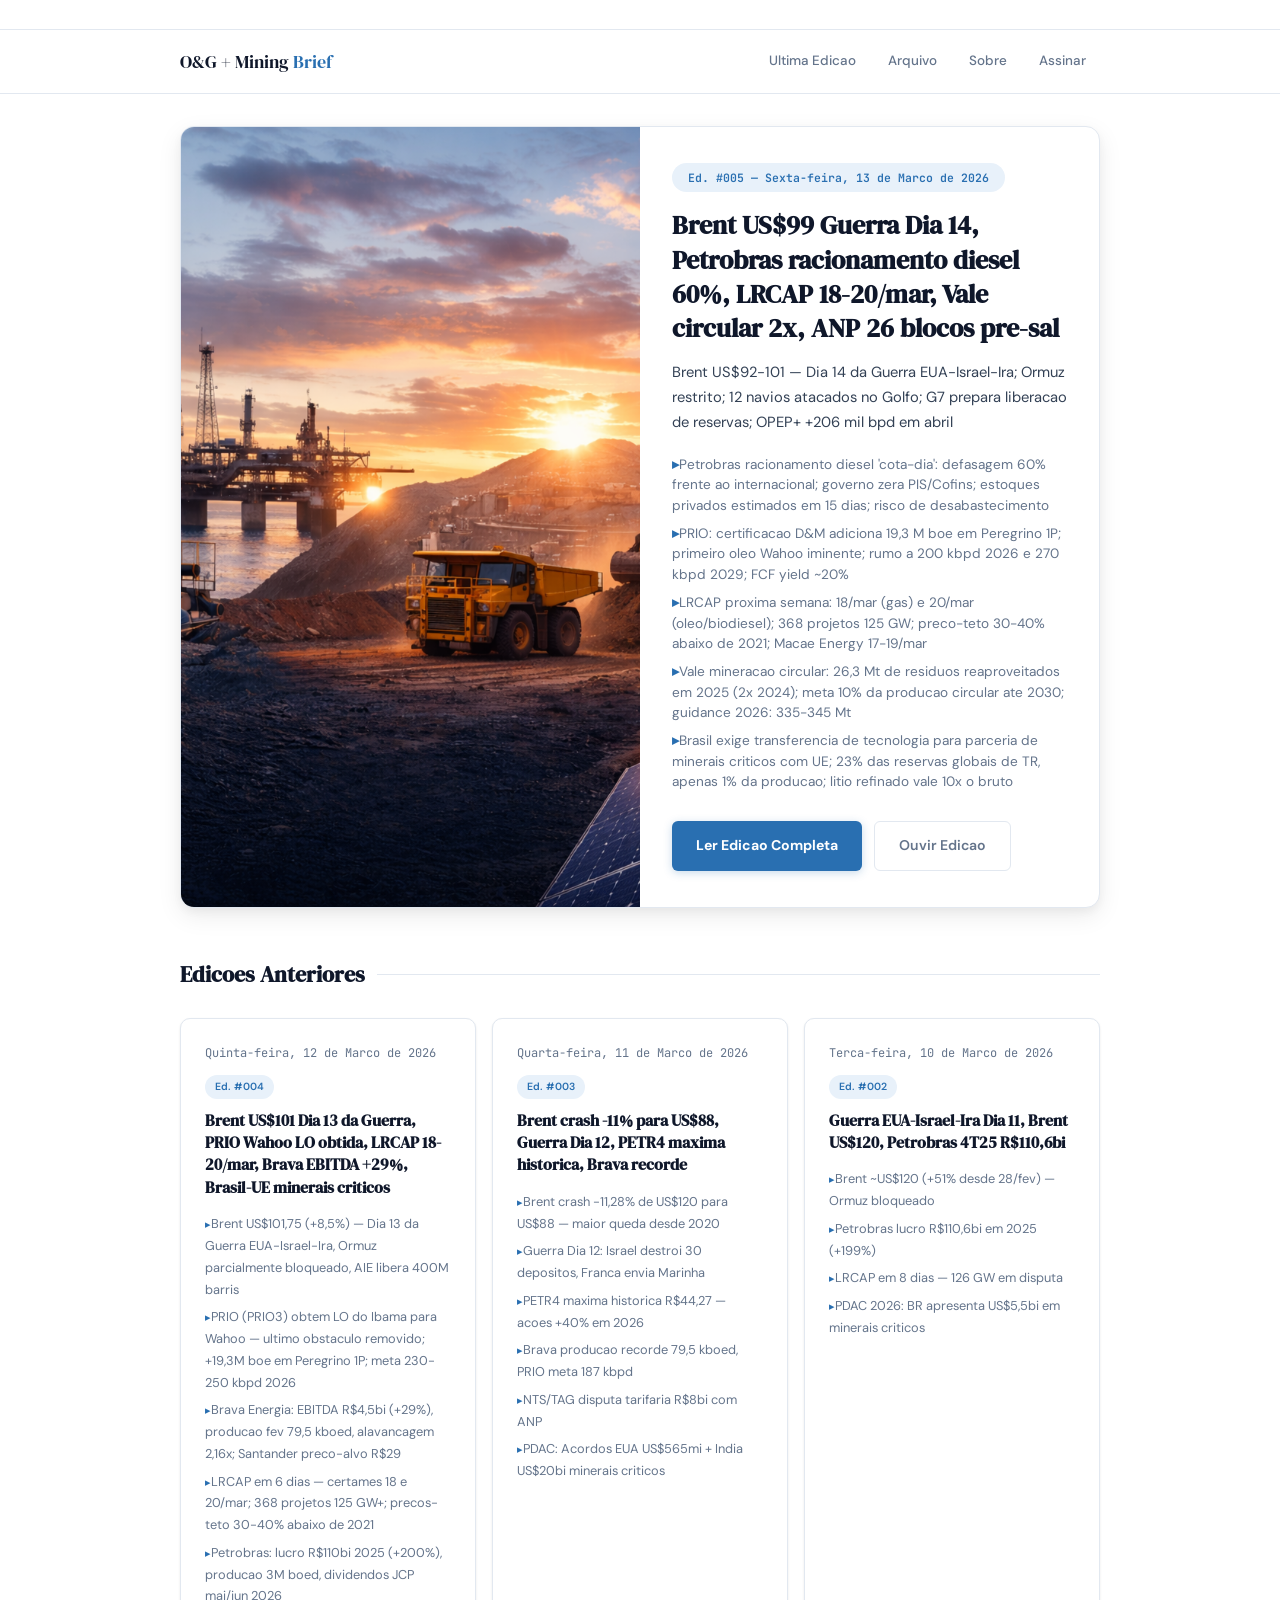
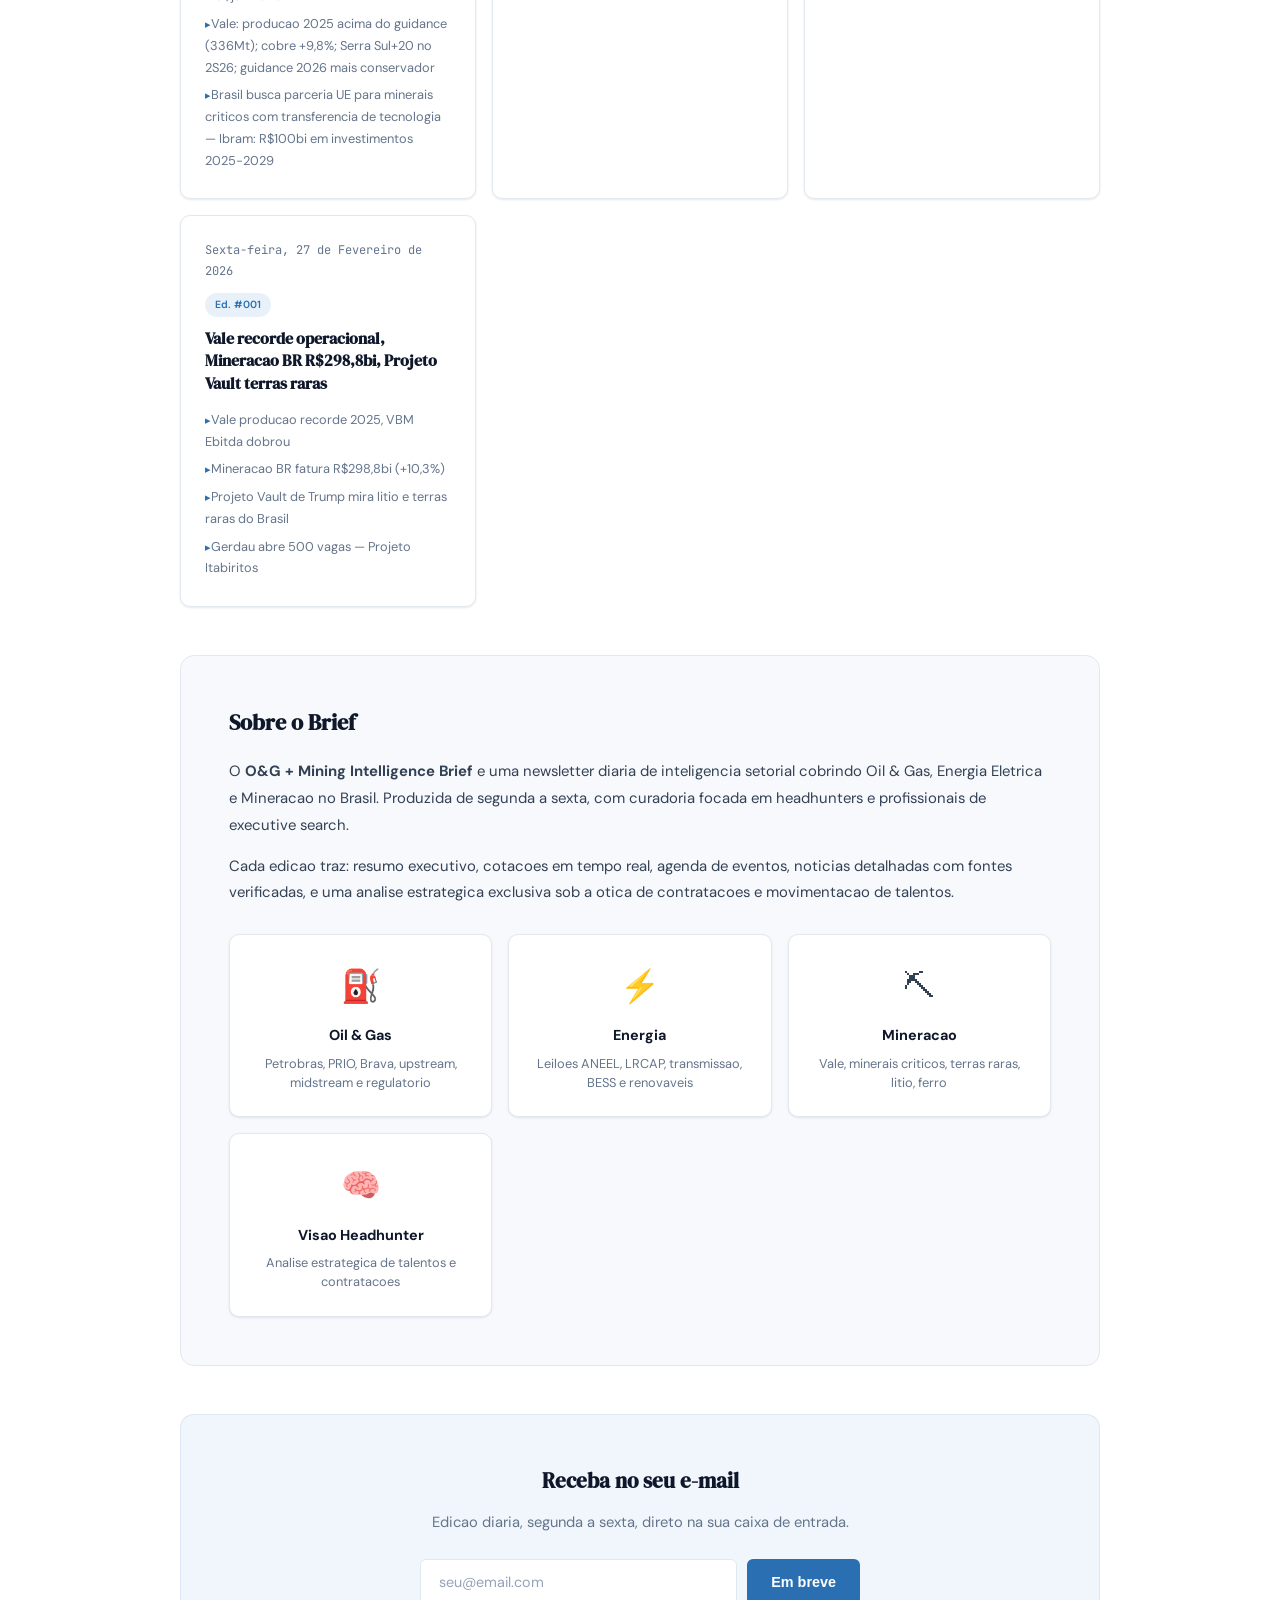
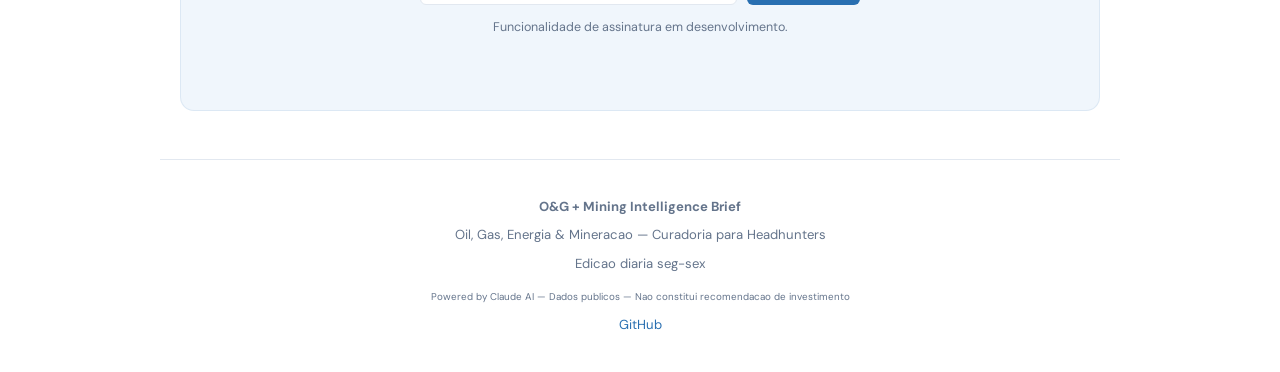
==== index.html @ f40698b4 "Ticker expandido: 17 ativos cobrindo O&G, mineracao e energia - Macro: USD/BRL, Brent, BTC, Ouro, Ib" ====
<!DOCTYPE html>
<html lang="pt-BR">
<head>
<meta charset="UTF-8">
<meta name="viewport" content="width=device-width, initial-scale=1.0">
<title>O&G + Mining Intelligence Brief — Oil, Gas, Energia & Mineracao</title>
<meta name="description" content="Newsletter diaria de inteligencia setorial em Oil & Gas, Energia e Mineracao do Brasil. Curadoria para headhunters e executivos.">
<meta property="og:title" content="O&G + Mining Intelligence Brief">
<meta property="og:description" content="Newsletter diaria de Oil, Gas, Energia e Mineracao do Brasil">
<meta property="og:type" content="website">
<meta property="og:url" content="https://csfilho25.github.io/newsletter-og/">
<meta name="twitter:card" content="summary_large_image">
<link rel="stylesheet" href="css/theme.css">
<link rel="stylesheet" href="css/portal.css">
</head>
<body>

<!-- TRADINGVIEW LIVE TICKER -->
<div class="live-ticker-bar">
  <div class="tradingview-widget-container">
    <div class="tradingview-widget-container__widget"></div>
    <script type="text/javascript" src="https://s3.tradingview.com/external-embedding/embed-widget-ticker-tape.js" async>
    {
      "symbols": [
        {"proName": "FX_IDC:USDBRL", "title": "USD/BRL"},
        {"proName": "TVC:UKOIL", "title": "Brent"},
        {"proName": "BITSTAMP:BTCUSD", "title": "BTC/USD"},
        {"proName": "TVC:GOLD", "title": "Ouro"},
        {"proName": "BMFBOVESPA:IBOV", "title": "Ibovespa"},
        {"proName": "BMFBOVESPA:PETR4", "title": "PETR4"},
        {"proName": "BMFBOVESPA:PRIO3", "title": "PRIO3"},
        {"proName": "BMFBOVESPA:BRAV3", "title": "BRAV3"},
        {"proName": "BMFBOVESPA:RECV3", "title": "RECV3"},
        {"proName": "BMFBOVESPA:ENEV3", "title": "ENEV3"},
        {"proName": "BMFBOVESPA:VALE3", "title": "VALE3"},
        {"proName": "BMFBOVESPA:CMIN3", "title": "CMIN3"},
        {"proName": "BMFBOVESPA:ELET3", "title": "ELET3"},
        {"proName": "BMFBOVESPA:TAEE11", "title": "TAEE11"},
        {"proName": "BMFBOVESPA:AESB3", "title": "AES Brasil"},
        {"proName": "COMEX:HG1!", "title": "Cobre"},
        {"proName": "NYMEX:NG1!", "title": "Gas Natural"}
      ],
      "showSymbolLogo": false,
      "isTransparent": false,
      "displayMode": "regular",
      "colorTheme": "light",
      "locale": "br"
    }
    </script>
  </div>
</div>

<!-- NAV -->
<nav class="portal-nav">
  <div class="portal-nav-inner">
    <a href="./" class="portal-logo">O&G + Mining <span>Brief</span></a>
    <div class="portal-nav-links">
      <a href="#ultima">Ultima Edicao</a>
      <a href="#arquivo">Arquivo</a>
      <a href="#sobre">Sobre</a>
      <a href="#assinar">Assinar</a>
    </div>
  </div>
</nav>

<!-- HERO: Featured Story -->
<section class="portal-hero" id="ultima">
  <div class="hero-featured" id="hero-card">
    <div class="hero-featured-image" id="hero-image">
      <img src="assets/hero-portal.png" alt="O&G + Mining Intelligence Brief" id="hero-img">
    </div>
    <div class="hero-featured-content">
      <div class="hero-badge" id="hero-badge">Carregando...</div>
      <h2 id="hero-title">O&G + Mining Intelligence Brief</h2>
      <p class="hero-excerpt" id="hero-excerpt">Carregando edicao mais recente...</p>
      <ul class="hero-highlights" id="hero-highlights">
        <li>Carregando...</li>
      </ul>
      <div class="hero-actions" id="hero-actions">
        <a href="#" class="btn-primary" id="hero-read-btn">Ler Edicao Completa</a>
        <a href="#" class="btn-secondary" id="hero-listen-btn">Ouvir Edicao</a>
      </div>
    </div>
  </div>
</section>

<!-- ARCHIVE -->
<section class="archive-section" id="arquivo">
  <h2>Edicoes Anteriores</h2>
  <div class="archive-grid" id="archive-grid">
    <div class="archive-empty">Carregando arquivo...</div>
  </div>
</section>

<!-- ABOUT -->
<section class="about-section" id="sobre">
  <div class="about-card">
    <h2>Sobre o Brief</h2>
    <p>O <strong>O&G + Mining Intelligence Brief</strong> e uma newsletter diaria de inteligencia setorial cobrindo Oil & Gas, Energia Eletrica e Mineracao no Brasil. Produzida de segunda a sexta, com curadoria focada em headhunters e profissionais de executive search.</p>
    <p>Cada edicao traz: resumo executivo, cotacoes em tempo real, agenda de eventos, noticias detalhadas com fontes verificadas, e uma analise estrategica exclusiva sob a otica de contratacoes e movimentacao de talentos.</p>
    <div class="about-features">
      <div class="about-feature">
        <div class="about-feature-icon">&#9981;</div>
        <h4>Oil & Gas</h4>
        <p>Petrobras, PRIO, Brava, upstream, midstream e regulatorio</p>
      </div>
      <div class="about-feature">
        <div class="about-feature-icon">&#9889;</div>
        <h4>Energia</h4>
        <p>Leiloes ANEEL, LRCAP, transmissao, BESS e renovaveis</p>
      </div>
      <div class="about-feature">
        <div class="about-feature-icon">&#9935;</div>
        <h4>Mineracao</h4>
        <p>Vale, minerais criticos, terras raras, litio, ferro</p>
      </div>
      <div class="about-feature">
        <div class="about-feature-icon">&#129504;</div>
        <h4>Visao Headhunter</h4>
        <p>Analise estrategica de talentos e contratacoes</p>
      </div>
    </div>
  </div>
</section>

<!-- SUBSCRIBE -->
<section class="subscribe-section" id="assinar">
  <div class="subscribe-card">
    <h2>Receba no seu e-mail</h2>
    <p>Edicao diaria, segunda a sexta, direto na sua caixa de entrada.</p>
    <div class="subscribe-form">
      <input type="email" id="subscribe-email" placeholder="seu@email.com" disabled>
      <button type="button" disabled title="Em breve">Em breve</button>
    </div>
    <p style="font-size:0.78em; color:var(--text-dim); margin-top:12px;">Funcionalidade de assinatura em desenvolvimento.</p>
  </div>
</section>

<!-- FOOTER -->
<footer class="portal-footer">
  <p><strong>O&G + Mining Intelligence Brief</strong></p>
  <p style="margin-top:6px;">Oil, Gas, Energia & Mineracao — Curadoria para Headhunters</p>
  <p style="margin-top:6px;">Edicao diaria seg-sex</p>
  <p style="margin-top:14px; font-size:0.75em;">Powered by Claude AI — Dados publicos — Nao constitui recomendacao de investimento</p>
  <p style="margin-top:8px;"><a href="https://github.com/csfilho25/newsletter-og" target="_blank">GitHub</a></p>
</footer>

<script src="js/portal.js"></script>
</body>
</html>
---- css/theme.css ----
/* O&G + Mining Intelligence Brief — Theme */
/* Clean light theme inspired by Ocean Talent Solutions */

@import url('https://fonts.googleapis.com/css2?family=DM+Serif+Display&family=DM+Sans:wght@400;500;600;700&family=JetBrains+Mono:wght@400;500&display=swap');

:root {
  /* Ocean blue palette */
  --blue: #296FB1;
  --blue-light: #359CEF;
  --blue-dark: #1d5a94;
  --blue-deep: #0f3d6b;
  --blue-pale: #e8f1fa;
  --blue-mist: #f0f6fc;

  /* Backgrounds */
  --bg: #ffffff;
  --bg-alt: #f7f9fc;
  --bg-section: #f1f5f9;

  /* Cards */
  --card: #ffffff;
  --card-hover: #fafbfd;

  /* Borders */
  --border: #e2e8f0;
  --border-hover: #cbd5e1;

  /* Text */
  --text: #334155;
  --text-dim: #64748b;
  --text-bright: #0f172a;
  --text-muted: #94a3b8;

  /* Sector accents */
  --oil: #296FB1;
  --mining: #b45309;
  --energy: #047857;

  /* Status */
  --up: #047857;
  --down: #dc2626;
  --accent-red: #dc2626;

  /* Shadows */
  --shadow-sm: 0 1px 3px rgba(0,0,0,0.06), 0 1px 2px rgba(0,0,0,0.04);
  --shadow-md: 0 4px 12px rgba(0,0,0,0.06), 0 2px 4px rgba(0,0,0,0.04);
  --shadow-lg: 0 8px 24px rgba(0,0,0,0.08), 0 4px 8px rgba(0,0,0,0.04);

  /* Radius */
  --radius-sm: 6px;
  --radius-md: 10px;
  --radius-lg: 14px;
  --radius-xl: 20px;
}

* { margin: 0; padding: 0; box-sizing: border-box; }
html { scroll-behavior: smooth; -webkit-text-size-adjust: 100%; }

body {
  background: var(--bg);
  color: var(--text);
  font-family: 'DM Sans', sans-serif;
  line-height: 1.7;
  -webkit-font-smoothing: antialiased;
  -moz-osx-font-smoothing: grayscale;
}

.container {
  max-width: 860px;
  margin: 0 auto;
  padding: 24px 20px;
}

a { color: var(--blue); text-decoration: none; transition: color 0.2s; }
a:hover { color: var(--blue-dark); }

/* Direction indicators */
.up { color: var(--up); font-weight: 600; }
.down { color: var(--down); font-weight: 600; }
.neutral { color: var(--text-dim); }

::selection {
  background: rgba(41,111,177,0.15);
  color: var(--text-bright);
}

/* Base responsive */
@media (max-width: 768px) {
  .container { padding: 16px 14px; }
}

@media (max-width: 480px) {
  .container { padding: 14px 10px; }
  body { font-size: 15px; }
}
---- css/portal.css ----
/* O&G + Mining Intelligence Brief — Portal Styles */
/* Inspired by The Peak — clean, professional */

/* Live Ticker Bar — zoom 0.65 scrolling tape */
.live-ticker-bar {
  width: 100%;
  border-bottom: 1px solid var(--border);
  overflow: hidden;
  height: 30px;
}
.live-ticker-bar .tradingview-widget-container {
  zoom: 0.65;
}

/* Navigation */
.portal-nav {
  position: sticky;
  top: 0;
  z-index: 100;
  background: rgba(255,255,255,0.95);
  backdrop-filter: blur(12px);
  -webkit-backdrop-filter: blur(12px);
  border-bottom: 1px solid var(--border);
  padding: 14px 0;
}
.portal-nav-inner {
  max-width: 960px;
  margin: 0 auto;
  padding: 0 20px;
  display: flex;
  align-items: center;
  justify-content: space-between;
  gap: 16px;
}
.portal-logo {
  font-family: 'DM Serif Display', serif;
  font-size: 1.15em;
  color: var(--text-bright);
  text-decoration: none;
  white-space: nowrap;
}
.portal-logo span { color: var(--blue); }
.portal-logo:hover { text-decoration: none; }
.portal-nav-links {
  display: flex;
  gap: 4px;
  align-items: center;
  flex-wrap: wrap;
}
.portal-nav-links a {
  color: var(--text-dim);
  font-size: 0.84em;
  font-weight: 500;
  text-decoration: none;
  padding: 6px 14px;
  border-radius: var(--radius-xl);
  transition: all 0.2s;
}
.portal-nav-links a:hover {
  color: var(--blue);
  background: var(--blue-pale);
  text-decoration: none;
}

/* Hero Featured — Big image + content side by side */
.portal-hero {
  max-width: 960px;
  margin: 32px auto 48px;
  padding: 0 20px;
}
.hero-featured {
  display: grid;
  grid-template-columns: 1fr 1fr;
  gap: 0;
  border-radius: var(--radius-lg);
  overflow: hidden;
  box-shadow: var(--shadow-lg);
  border: 1px solid var(--border);
  background: var(--card);
}
.hero-featured-image {
  position: relative;
  overflow: hidden;
  min-height: 380px;
}
.hero-featured-image img {
  width: 100%;
  height: 100%;
  object-fit: cover;
}
.hero-featured-content {
  padding: 36px 32px;
  display: flex;
  flex-direction: column;
  justify-content: center;
}
.hero-badge {
  display: inline-block;
  font-family: 'JetBrains Mono', monospace;
  font-size: 0.72em;
  padding: 5px 16px;
  background: var(--blue-pale);
  color: var(--blue);
  border-radius: var(--radius-xl);
  font-weight: 600;
  margin-bottom: 16px;
  align-self: flex-start;
}
.hero-featured-content h2 {
  font-family: 'DM Serif Display', serif;
  font-size: 1.65em;
  color: var(--text-bright);
  margin-bottom: 14px;
  line-height: 1.3;
}
.hero-excerpt {
  font-size: 0.92em;
  color: var(--text);
  line-height: 1.7;
  margin-bottom: 16px;
}
.hero-highlights {
  list-style: none;
  margin-bottom: 24px;
}
.hero-highlights li {
  padding: 4px 0;
  font-size: 0.85em;
  color: var(--text-dim);
  line-height: 1.5;
}
.hero-highlights li::before {
  content: '\25B8 ';
  color: var(--blue);
  font-weight: bold;
}
.hero-actions {
  display: flex;
  gap: 12px;
  flex-wrap: wrap;
}
.btn-primary {
  display: inline-flex;
  align-items: center;
  gap: 8px;
  padding: 12px 24px;
  background: var(--blue);
  color: #ffffff;
  border-radius: var(--radius-sm);
  font-weight: 700;
  font-size: 0.88em;
  text-decoration: none;
  transition: all 0.2s;
  box-shadow: 0 2px 8px rgba(41,111,177,0.25);
}
.btn-primary:hover {
  transform: translateY(-1px);
  box-shadow: 0 4px 16px rgba(41,111,177,0.35);
  text-decoration: none;
  color: #ffffff;
  background: var(--blue-dark);
}
.btn-secondary {
  display: inline-flex;
  align-items: center;
  gap: 8px;
  padding: 12px 24px;
  background: transparent;
  border: 1px solid var(--border);
  color: var(--text-dim);
  border-radius: var(--radius-sm);
  font-weight: 600;
  font-size: 0.88em;
  text-decoration: none;
  transition: all 0.2s;
}
.btn-secondary:hover {
  background: var(--bg-alt);
  border-color: var(--blue-light);
  color: var(--blue);
  text-decoration: none;
}

/* Archive Section */
.archive-section {
  max-width: 960px;
  margin: 0 auto 48px;
  padding: 0 20px;
}
.archive-section h2 {
  font-family: 'DM Serif Display', serif;
  font-size: 1.4em;
  color: var(--text-bright);
  margin-bottom: 24px;
  display: flex;
  align-items: center;
  gap: 12px;
}
.archive-section h2::after {
  content: '';
  flex: 1;
  height: 1px;
  background: var(--border);
}
.archive-grid {
  display: grid;
  grid-template-columns: repeat(auto-fill, minmax(280px, 1fr));
  gap: 16px;
}
.archive-card {
  background: var(--card);
  border: 1px solid var(--border);
  border-radius: var(--radius-md);
  padding: 24px;
  text-decoration: none;
  transition: all 0.2s;
  display: block;
  box-shadow: var(--shadow-sm);
}
.archive-card:hover {
  border-color: var(--blue-light);
  transform: translateY(-2px);
  box-shadow: var(--shadow-md);
  text-decoration: none;
}
.archive-card-date {
  font-family: 'JetBrains Mono', monospace;
  font-size: 0.75em;
  color: var(--text-dim);
  margin-bottom: 8px;
}
.archive-card-edition {
  font-size: 0.65em;
  padding: 3px 10px;
  background: var(--blue-pale);
  color: var(--blue);
  border-radius: var(--radius-xl);
  display: inline-block;
  margin-bottom: 10px;
  font-weight: 600;
}
.archive-card h3 {
  font-family: 'DM Serif Display', serif;
  font-size: 1em;
  color: var(--text-bright);
  margin-bottom: 12px;
  line-height: 1.4;
}
.archive-card-highlights {
  list-style: none;
  font-size: 0.8em;
  color: var(--text-dim);
}
.archive-card-highlights li { padding: 3px 0; }
.archive-card-highlights li::before {
  content: '\25B8 ';
  color: var(--blue);
  font-size: 0.85em;
}

/* About Section */
.about-section {
  max-width: 960px;
  margin: 0 auto 48px;
  padding: 0 20px;
}
.about-card {
  background: var(--bg-alt);
  border: 1px solid var(--border);
  border-radius: var(--radius-lg);
  padding: 48px;
}
.about-card h2 {
  font-family: 'DM Serif Display', serif;
  font-size: 1.4em;
  color: var(--text-bright);
  margin-bottom: 16px;
}
.about-card p {
  color: var(--text);
  font-size: 0.93em;
  line-height: 1.8;
  margin-bottom: 14px;
}
.about-features {
  display: grid;
  grid-template-columns: repeat(auto-fit, minmax(200px, 1fr));
  gap: 16px;
  margin-top: 28px;
}
.about-feature {
  padding: 24px 20px;
  background: var(--card);
  border-radius: var(--radius-md);
  text-align: center;
  border: 1px solid var(--border);
  box-shadow: var(--shadow-sm);
  transition: all 0.2s;
}
.about-feature:hover {
  transform: translateY(-2px);
  box-shadow: var(--shadow-md);
}
.about-feature-icon { font-size: 2em; margin-bottom: 10px; }
.about-feature h4 { color: var(--text-bright); font-size: 0.9em; margin-bottom: 6px; }
.about-feature p { font-size: 0.8em; color: var(--text-dim); margin: 0; line-height: 1.5; }

/* Subscribe Section */
.subscribe-section {
  max-width: 960px;
  margin: 0 auto 48px;
  padding: 0 20px;
}
.subscribe-card {
  background: var(--blue-mist);
  border: 1px solid rgba(41,111,177,0.1);
  border-radius: var(--radius-lg);
  padding: 48px;
  text-align: center;
}
.subscribe-card h2 {
  font-family: 'DM Serif Display', serif;
  font-size: 1.3em;
  color: var(--text-bright);
  margin-bottom: 12px;
}
.subscribe-card p {
  color: var(--text-dim);
  font-size: 0.92em;
  margin-bottom: 24px;
}
.subscribe-form {
  display: flex;
  gap: 10px;
  max-width: 440px;
  margin: 0 auto;
}
.subscribe-form input {
  flex: 1;
  padding: 13px 18px;
  border-radius: var(--radius-sm);
  border: 1px solid var(--border);
  background: var(--card);
  color: var(--text);
  font-family: 'DM Sans', sans-serif;
  font-size: 0.9em;
}
.subscribe-form input:focus {
  outline: none;
  border-color: var(--blue);
  box-shadow: 0 0 0 3px rgba(41,111,177,0.1);
}
.subscribe-form input::placeholder { color: var(--text-muted); }
.subscribe-form button {
  padding: 13px 24px;
  background: var(--blue);
  color: #ffffff;
  border: none;
  border-radius: var(--radius-sm);
  font-weight: 700;
  font-size: 0.9em;
  cursor: pointer;
  transition: all 0.2s;
  white-space: nowrap;
}
.subscribe-form button:hover { background: var(--blue-dark); }

/* Portal Footer */
.portal-footer {
  max-width: 960px;
  margin: 0 auto;
  padding: 36px 20px;
  border-top: 1px solid var(--border);
  text-align: center;
  font-size: 0.82em;
  color: var(--text-dim);
}
.portal-footer a { color: var(--blue); }

/* Empty state */
.archive-empty {
  text-align: center;
  padding: 48px;
  color: var(--text-dim);
  font-size: 0.9em;
  grid-column: 1 / -1;
}

/* Responsive */
@media (max-width: 768px) {
  .hero-featured { grid-template-columns: 1fr; }
  .hero-featured-image { min-height: 220px; }
  .hero-featured-content { padding: 28px 24px; }
  .hero-featured-content h2 { font-size: 1.4em; }
  .about-card { padding: 32px 24px; }
  .subscribe-card { padding: 32px 24px; }
  .subscribe-form { flex-direction: column; }
  .portal-nav-links { gap: 2px; }
  .portal-nav-links a { padding: 6px 10px; font-size: 0.78em; }
  .live-ticker-bar .tradingview-widget-container { zoom: 0.65; }
}

@media (max-width: 480px) {
  .hero-featured-content { padding: 24px 20px; }
  .hero-featured-content h2 { font-size: 1.2em; }
  .hero-featured-image { min-height: 180px; }
  .hero-actions { flex-direction: column; }
  .btn-primary, .btn-secondary { justify-content: center; }
  .archive-grid { grid-template-columns: 1fr; }
  .about-features { grid-template-columns: 1fr; }
  .portal-nav-inner { flex-direction: column; gap: 8px; }
  .portal-nav-links { justify-content: center; }
}
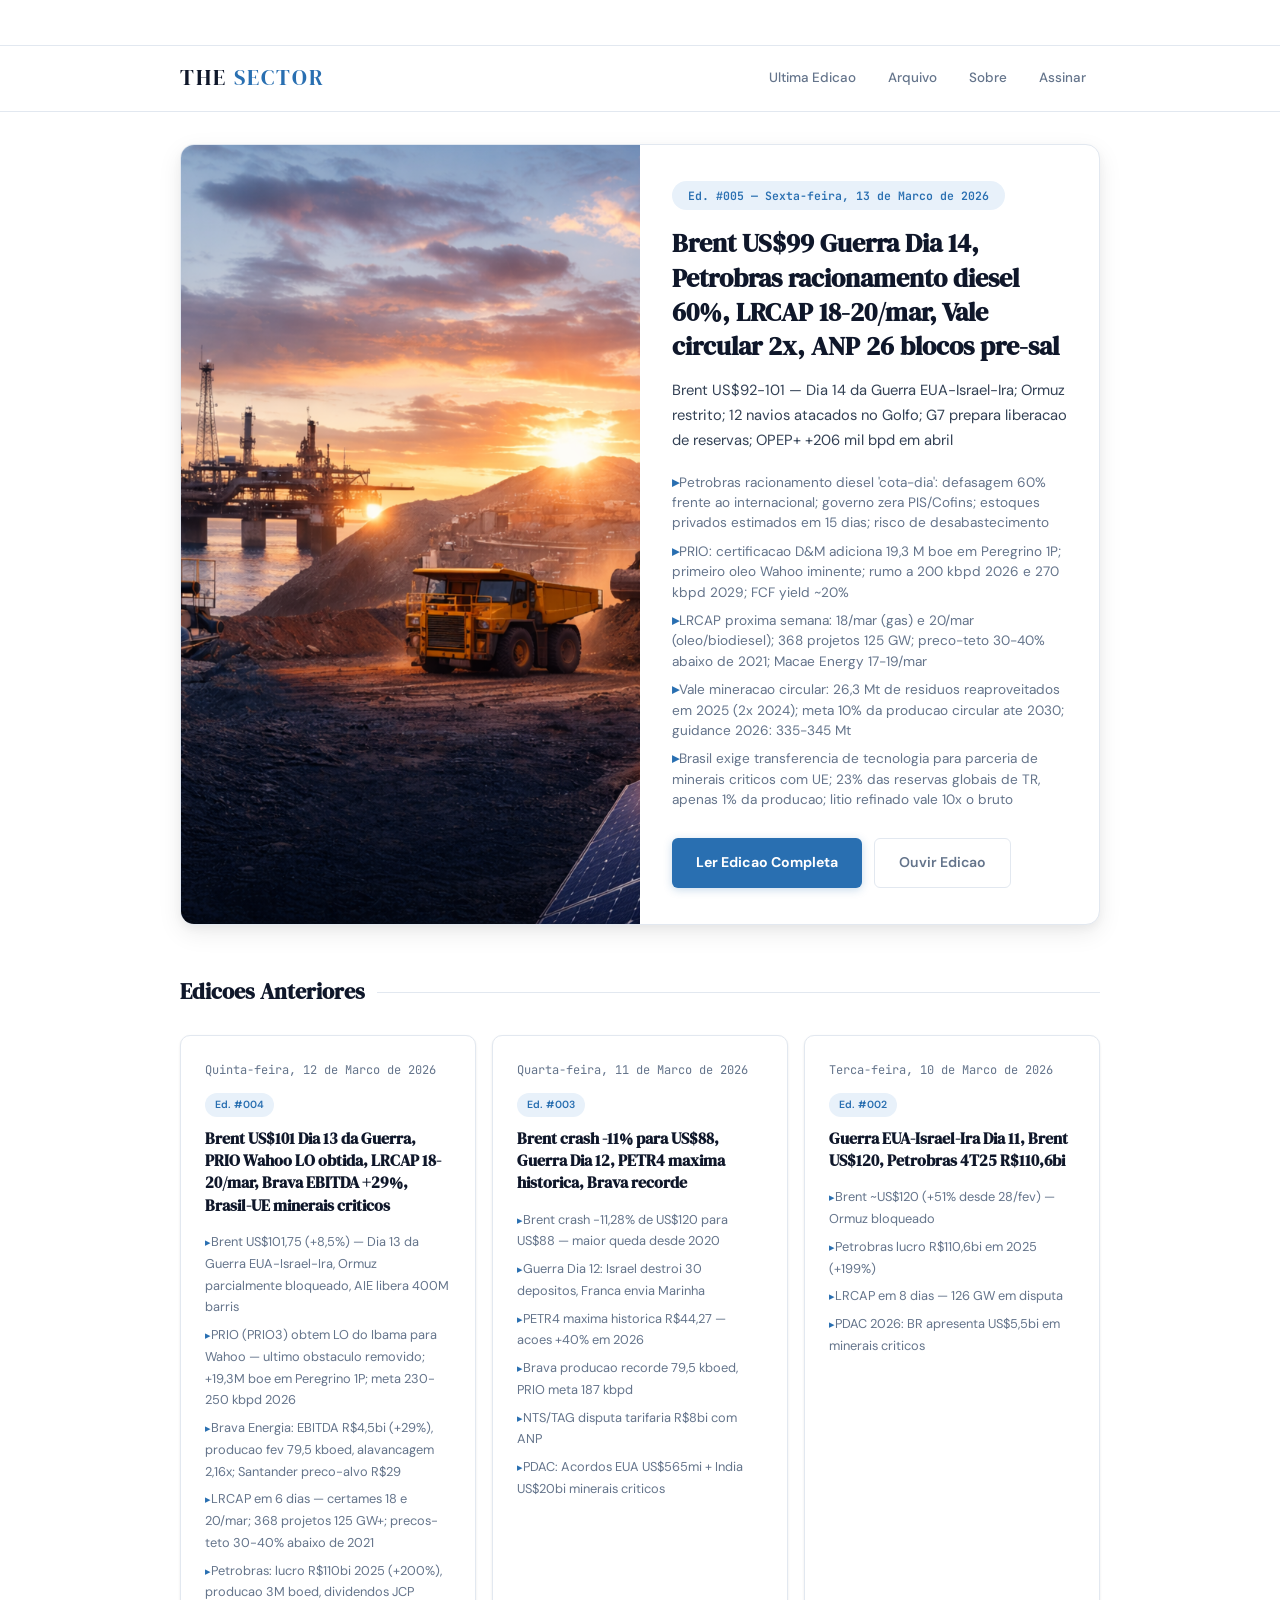
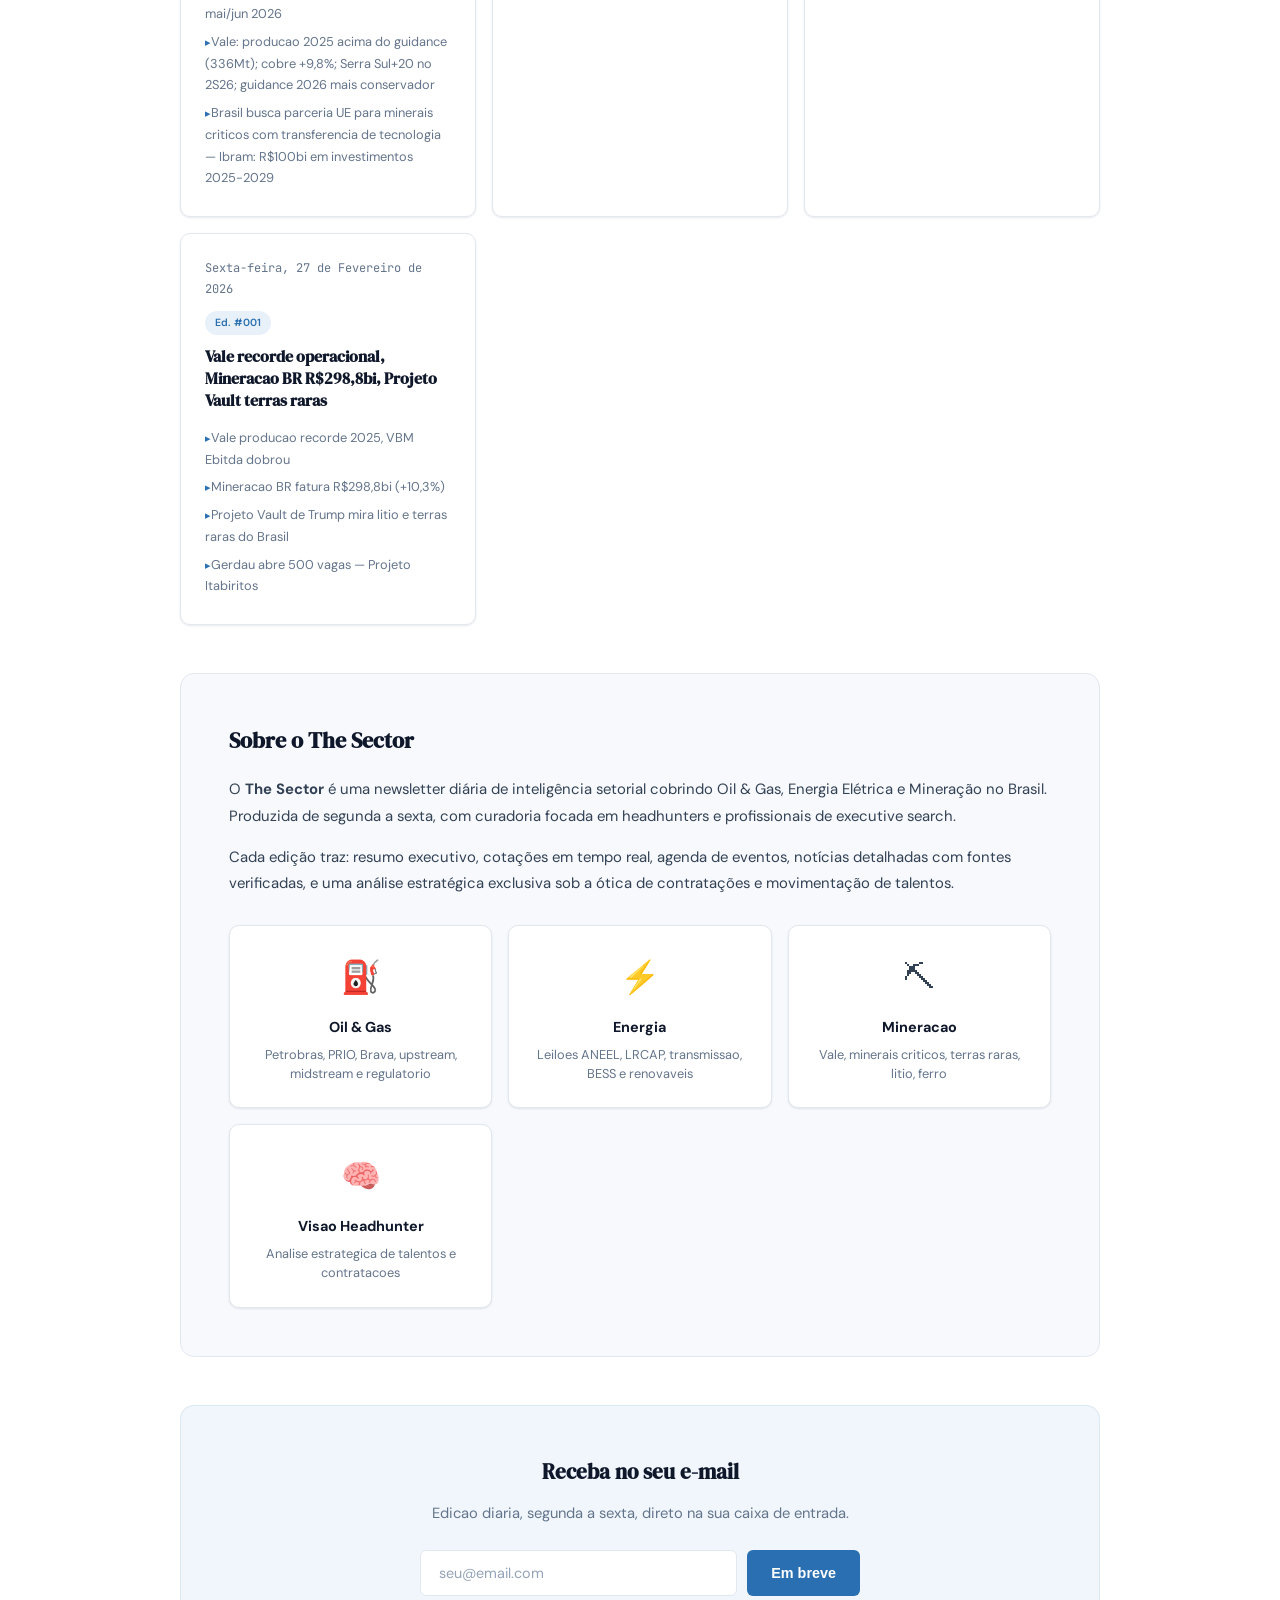
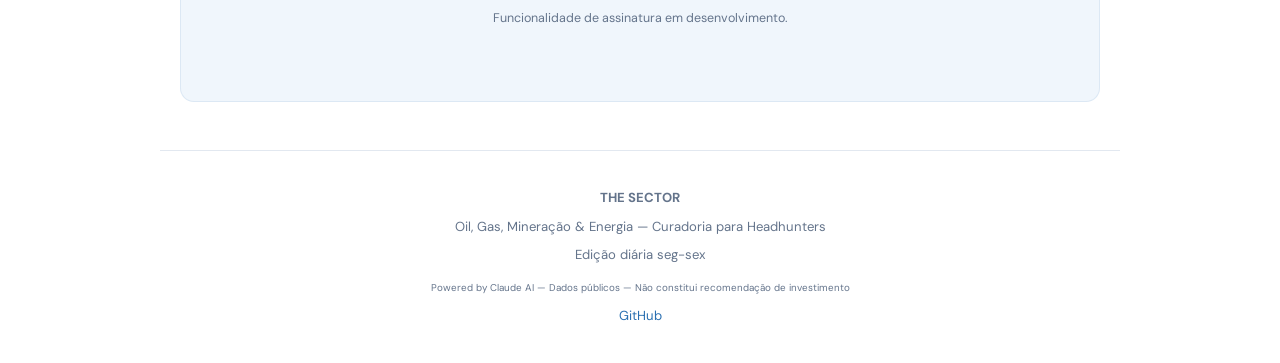
==== commit e054b9e1: "Rebrand to THE SECTOR — impactful header with letter-spacing Updated branding from "O&G + Mining Int" ====
--- a/index.html
+++ b/index.html
@@ -3,10 +3,10 @@
 <head>
 <meta charset="UTF-8">
 <meta name="viewport" content="width=device-width, initial-scale=1.0">
-<title>O&G + Mining Intelligence Brief — Oil, Gas, Energia & Mineracao</title>
-<meta name="description" content="Newsletter diaria de inteligencia setorial em Oil & Gas, Energia e Mineracao do Brasil. Curadoria para headhunters e executivos.">
-<meta property="og:title" content="O&G + Mining Intelligence Brief">
-<meta property="og:description" content="Newsletter diaria de Oil, Gas, Energia e Mineracao do Brasil">
+<title>The Sector — Oil, Gas, Mineração & Energia</title>
+<meta name="description" content="Newsletter diária de inteligência setorial em Oil & Gas, Energia e Mineração do Brasil. Curadoria para headhunters e executivos.">
+<meta property="og:title" content="The Sector — Oil, Gas, Mineração & Energia">
+<meta property="og:description" content="Newsletter diária de Oil, Gas, Energia e Mineração do Brasil">
 <meta property="og:type" content="website">
 <meta property="og:url" content="https://csfilho25.github.io/newsletter-og/">
 <meta name="twitter:card" content="summary_large_image">
@@ -53,7 +53,7 @@
 <!-- NAV -->
 <nav class="portal-nav">
   <div class="portal-nav-inner">
-    <a href="./" class="portal-logo">O&G + Mining <span>Brief</span></a>
+    <a href="./" class="portal-logo">The <span>Sector</span></a>
     <div class="portal-nav-links">
       <a href="#ultima">Ultima Edicao</a>
       <a href="#arquivo">Arquivo</a>
@@ -67,11 +67,11 @@
 <section class="portal-hero" id="ultima">
   <div class="hero-featured" id="hero-card">
     <div class="hero-featured-image" id="hero-image">
-      <img src="assets/hero-portal.png" alt="O&G + Mining Intelligence Brief" id="hero-img">
+      <img src="assets/hero-portal.png" alt="The Sector — Oil, Gas, Mineração & Energia" id="hero-img">
     </div>
     <div class="hero-featured-content">
       <div class="hero-badge" id="hero-badge">Carregando...</div>
-      <h2 id="hero-title">O&G + Mining Intelligence Brief</h2>
+      <h2 id="hero-title">The Sector</h2>
       <p class="hero-excerpt" id="hero-excerpt">Carregando edicao mais recente...</p>
       <ul class="hero-highlights" id="hero-highlights">
         <li>Carregando...</li>
@@ -95,9 +95,9 @@
 <!-- ABOUT -->
 <section class="about-section" id="sobre">
   <div class="about-card">
-    <h2>Sobre o Brief</h2>
-    <p>O <strong>O&G + Mining Intelligence Brief</strong> e uma newsletter diaria de inteligencia setorial cobrindo Oil & Gas, Energia Eletrica e Mineracao no Brasil. Produzida de segunda a sexta, com curadoria focada em headhunters e profissionais de executive search.</p>
-    <p>Cada edicao traz: resumo executivo, cotacoes em tempo real, agenda de eventos, noticias detalhadas com fontes verificadas, e uma analise estrategica exclusiva sob a otica de contratacoes e movimentacao de talentos.</p>
+    <h2>Sobre o The Sector</h2>
+    <p>O <strong>The Sector</strong> é uma newsletter diária de inteligência setorial cobrindo Oil & Gas, Energia Elétrica e Mineração no Brasil. Produzida de segunda a sexta, com curadoria focada em headhunters e profissionais de executive search.</p>
+    <p>Cada edição traz: resumo executivo, cotações em tempo real, agenda de eventos, notícias detalhadas com fontes verificadas, e uma análise estratégica exclusiva sob a ótica de contratações e movimentação de talentos.</p>
     <div class="about-features">
       <div class="about-feature">
         <div class="about-feature-icon">&#9981;</div>
@@ -138,10 +138,10 @@
 
 <!-- FOOTER -->
 <footer class="portal-footer">
-  <p><strong>O&G + Mining Intelligence Brief</strong></p>
-  <p style="margin-top:6px;">Oil, Gas, Energia & Mineracao — Curadoria para Headhunters</p>
-  <p style="margin-top:6px;">Edicao diaria seg-sex</p>
-  <p style="margin-top:14px; font-size:0.75em;">Powered by Claude AI — Dados publicos — Nao constitui recomendacao de investimento</p>
+  <p><strong>THE SECTOR</strong></p>
+  <p style="margin-top:6px;">Oil, Gas, Mineração & Energia — Curadoria para Headhunters</p>
+  <p style="margin-top:6px;">Edição diária seg-sex</p>
+  <p style="margin-top:14px; font-size:0.75em;">Powered by Claude AI — Dados públicos — Não constitui recomendação de investimento</p>
   <p style="margin-top:8px;"><a href="https://github.com/csfilho25/newsletter-og" target="_blank">GitHub</a></p>
 </footer>
 
--- a/css/theme.css
+++ b/css/theme.css
@@ -1,4 +1,4 @@
-/* O&G + Mining Intelligence Brief — Theme */
+/* The Sector — Theme */
 /* Clean light theme inspired by Ocean Talent Solutions */
 
 @import url('https://fonts.googleapis.com/css2?family=DM+Serif+Display&family=DM+Sans:wght@400;500;600;700&family=JetBrains+Mono:wght@400;500&display=swap');
--- a/css/portal.css
+++ b/css/portal.css
@@ -1,15 +1,28 @@
-/* O&G + Mining Intelligence Brief — Portal Styles */
+/* The Sector — Portal Styles */
 /* Inspired by The Peak — clean, professional */
 
-/* Live Ticker Bar — zoom 0.65 scrolling tape */
+/* Live Ticker Bar — scrolling tape with CSS animation */
 .live-ticker-bar {
   width: 100%;
   border-bottom: 1px solid var(--border);
   overflow: hidden;
-  height: 30px;
+  height: 46px;
 }
 .live-ticker-bar .tradingview-widget-container {
-  zoom: 0.65;
+  width: 250% !important;
+  height: 46px !important;
+  animation: ticker-scroll 50s linear infinite;
+}
+.live-ticker-bar .tradingview-widget-container:hover {
+  animation-play-state: paused;
+}
+.live-ticker-bar iframe {
+  width: 100% !important;
+  height: 46px !important;
+}
+@keyframes ticker-scroll {
+  0% { transform: translateX(0); }
+  100% { transform: translateX(-60%); }
 }
 
 /* Navigation */
@@ -34,10 +47,12 @@
 }
 .portal-logo {
   font-family: 'DM Serif Display', serif;
-  font-size: 1.15em;
+  font-size: 1.35em;
   color: var(--text-bright);
   text-decoration: none;
   white-space: nowrap;
+  letter-spacing: 2px;
+  text-transform: uppercase;
 }
 .portal-logo span { color: var(--blue); }
 .portal-logo:hover { text-decoration: none; }
@@ -397,7 +412,8 @@
   .subscribe-form { flex-direction: column; }
   .portal-nav-links { gap: 2px; }
   .portal-nav-links a { padding: 6px 10px; font-size: 0.78em; }
-  .live-ticker-bar .tradingview-widget-container { zoom: 0.65; }
+  .live-ticker-bar { height: 32px; }
+  .live-ticker-bar .tradingview-widget-container { zoom: 0.65; width: 350%; }
 }
 
 @media (max-width: 480px) {
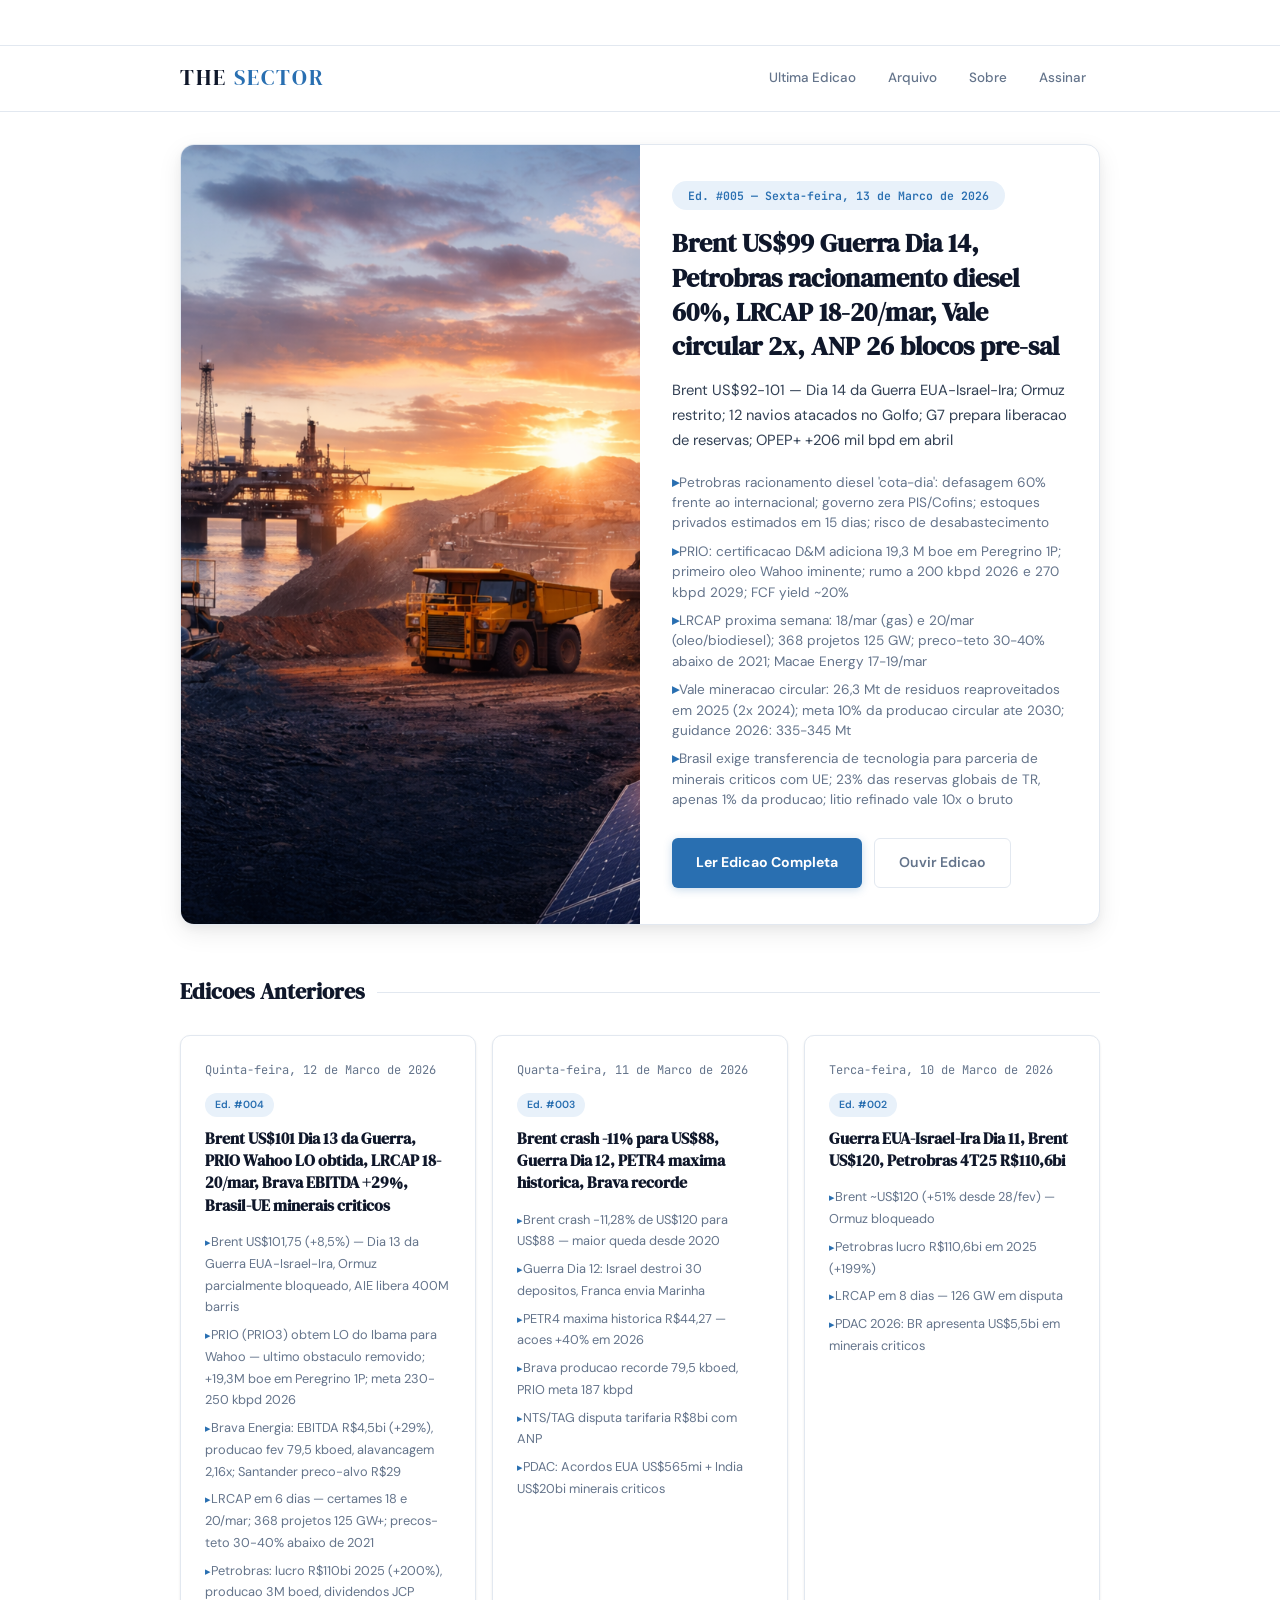
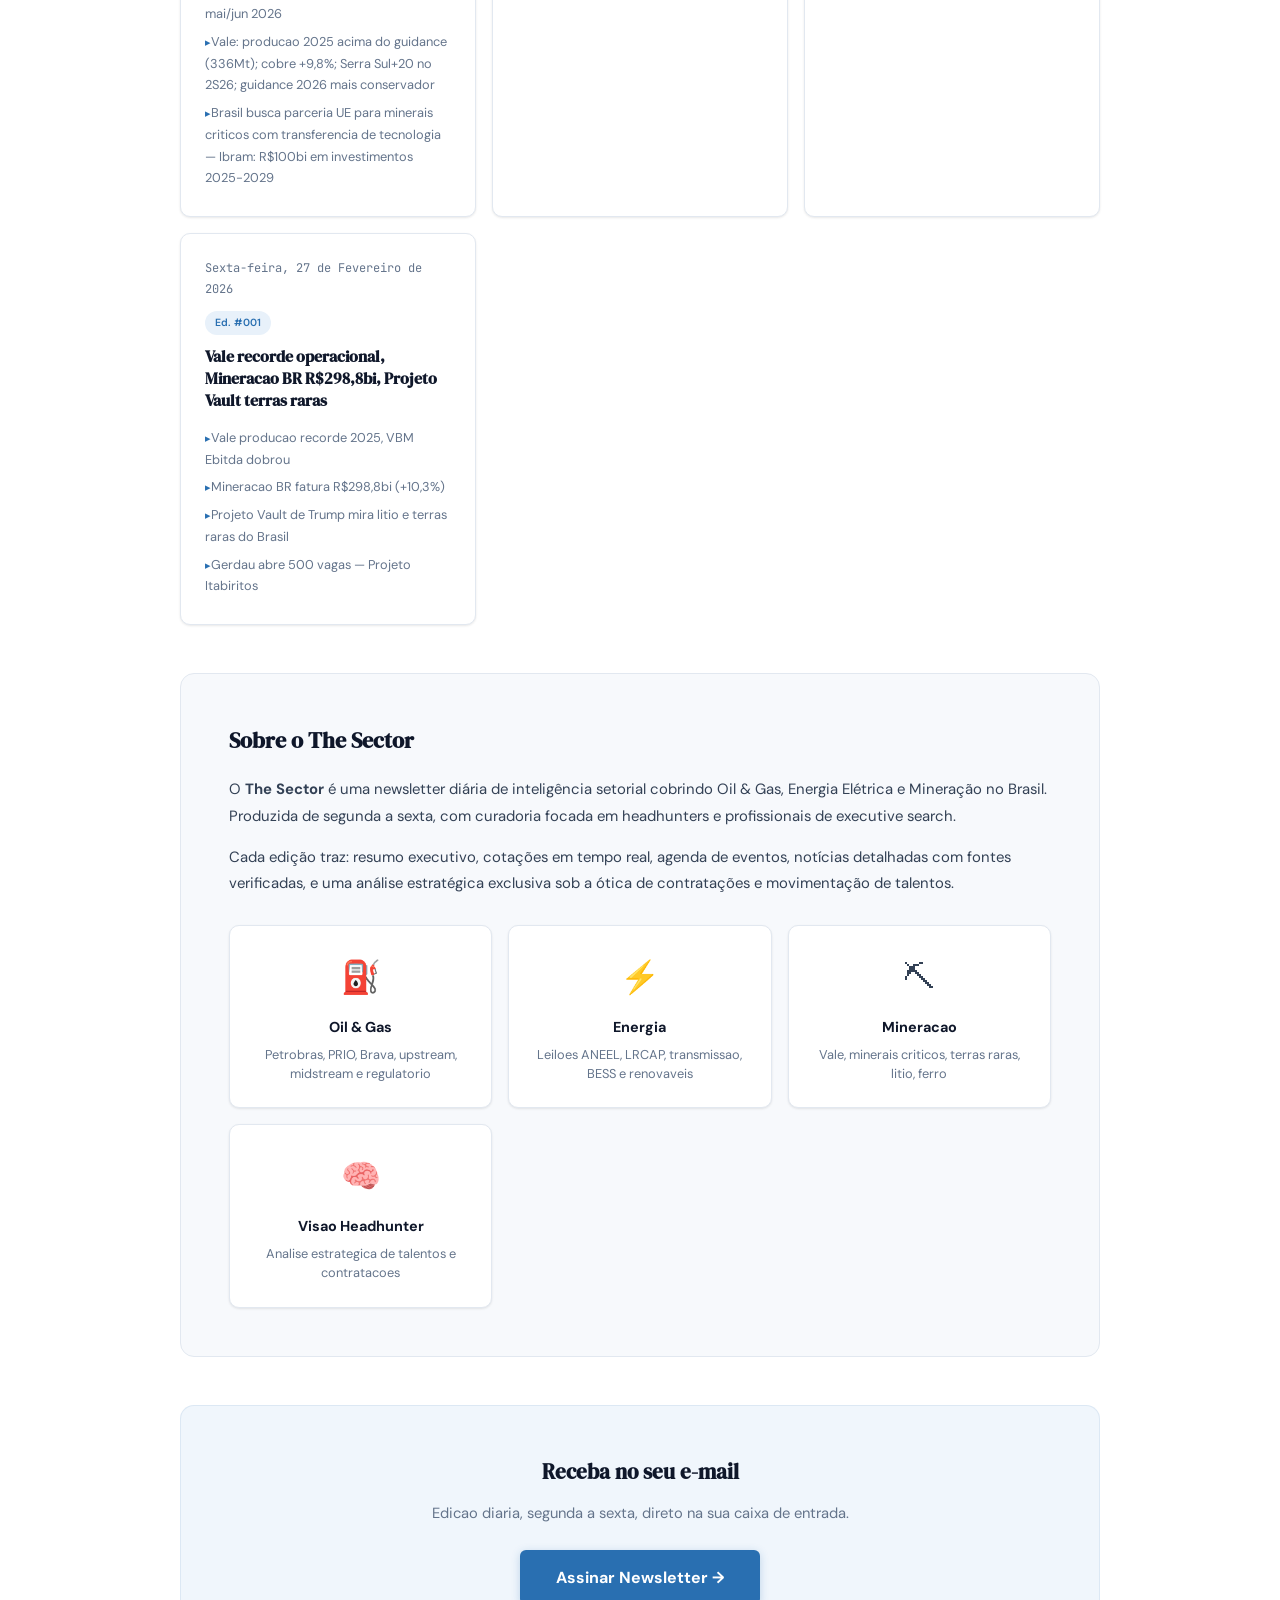
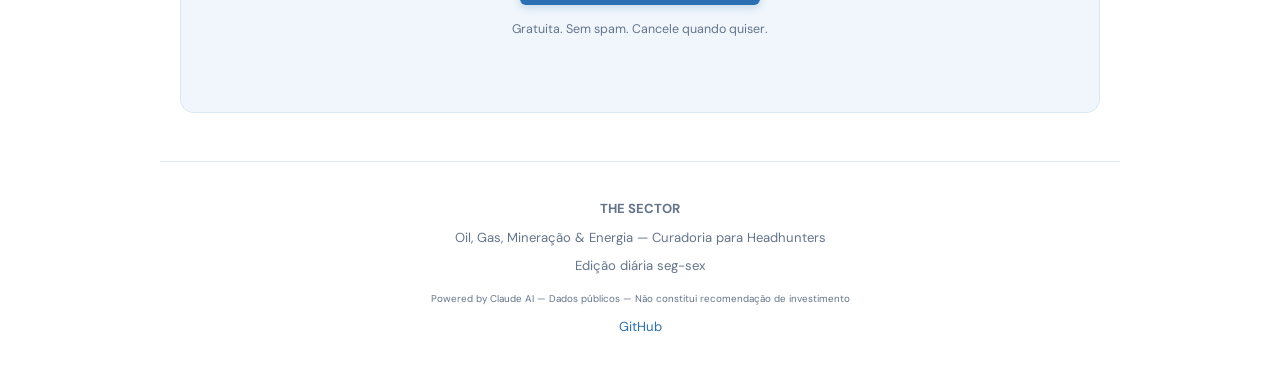
==== commit e78dd1e0: "Add subscriber signup system with Google Forms + Sheets - Google Form collects subscriber emails wit" ====
--- a/index.html
+++ b/index.html
@@ -128,11 +128,10 @@
   <div class="subscribe-card">
     <h2>Receba no seu e-mail</h2>
     <p>Edicao diaria, segunda a sexta, direto na sua caixa de entrada.</p>
-    <div class="subscribe-form">
-      <input type="email" id="subscribe-email" placeholder="seu@email.com" disabled>
-      <button type="button" disabled title="Em breve">Em breve</button>
+    <div style="margin-top:24px;">
+      <a href="https://docs.google.com/forms/d/e/1FAIpQLSeUaLGdgZc-oFP6d4fuT61I4hr-hy4Jbo8SQ2uoLYKiJfTTlg/viewform" id="subscribe-btn" class="btn-primary" target="_blank" style="font-size:1em; padding:14px 36px;">Assinar Newsletter &#8594;</a>
     </div>
-    <p style="font-size:0.78em; color:var(--text-dim); margin-top:12px;">Funcionalidade de assinatura em desenvolvimento.</p>
+    <p style="font-size:0.78em; color:var(--text-dim); margin-top:14px;">Gratuita. Sem spam. Cancele quando quiser.</p>
   </div>
 </section>
 
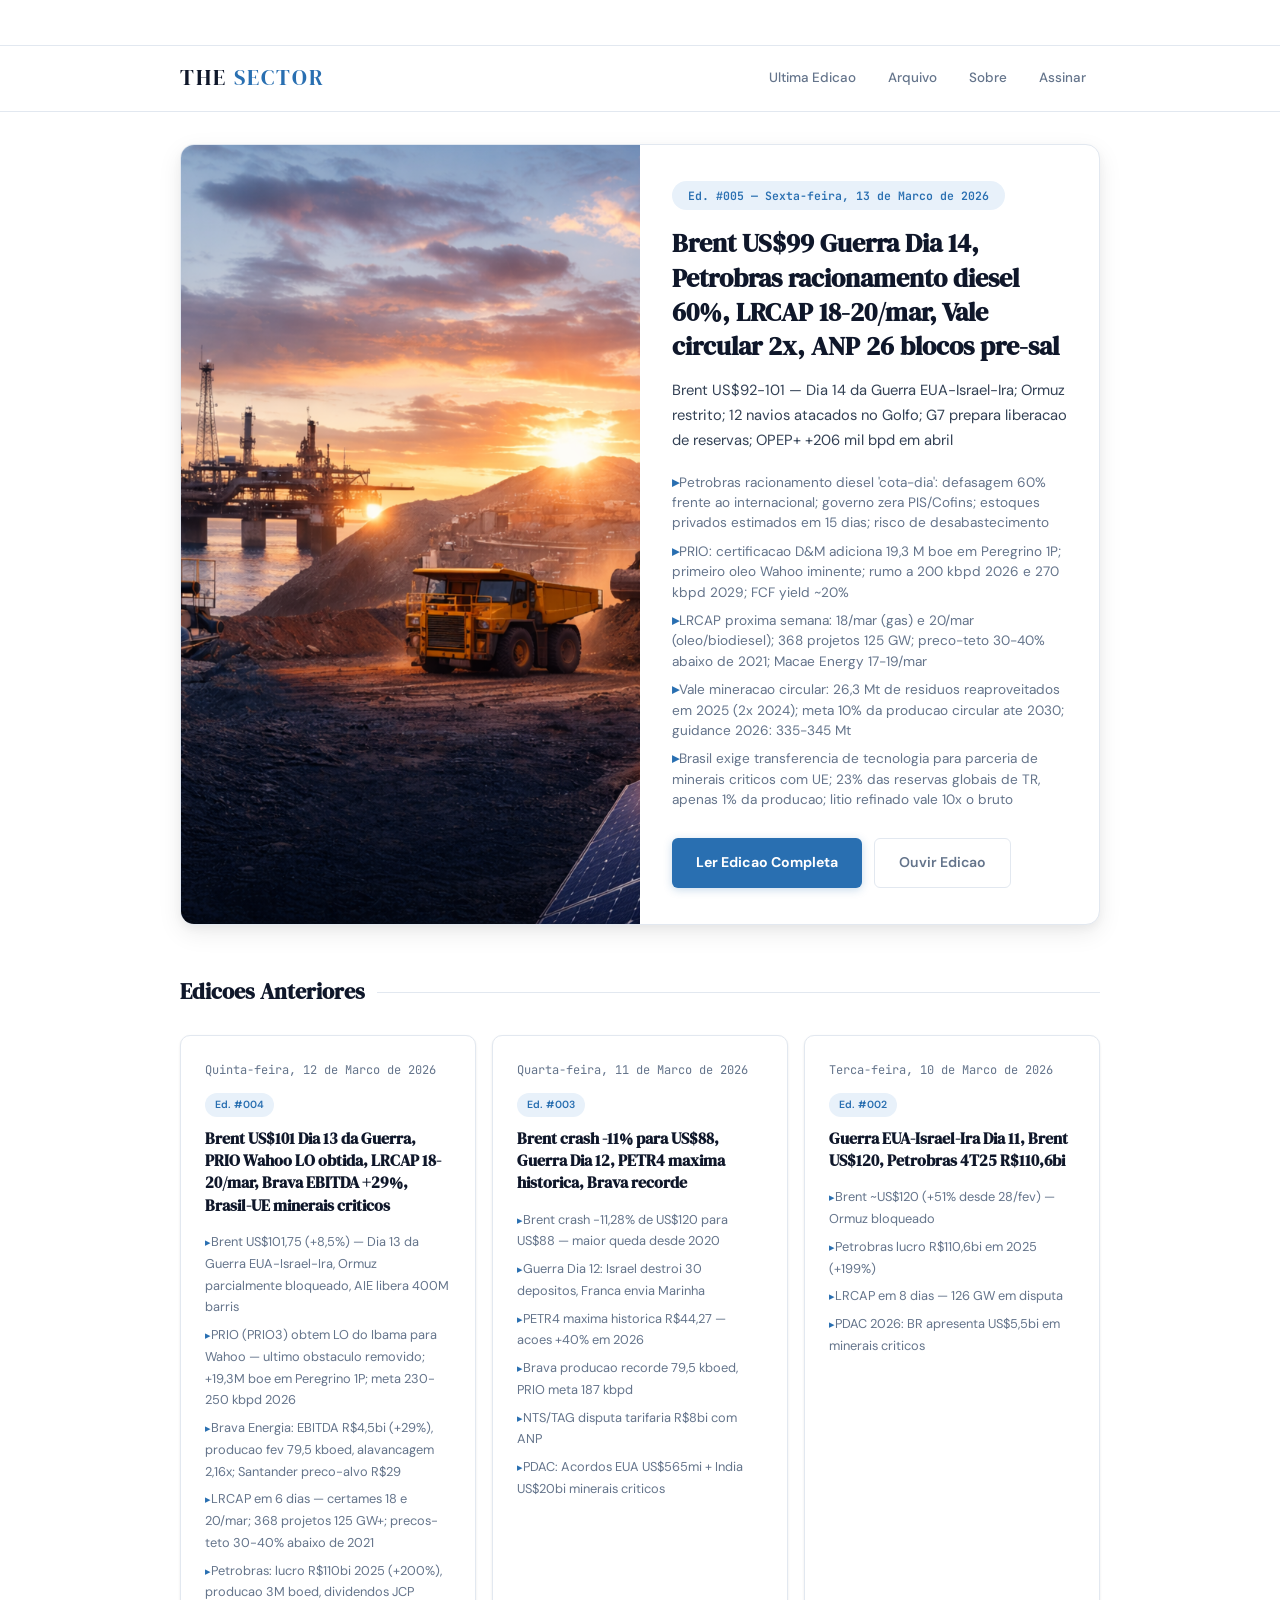
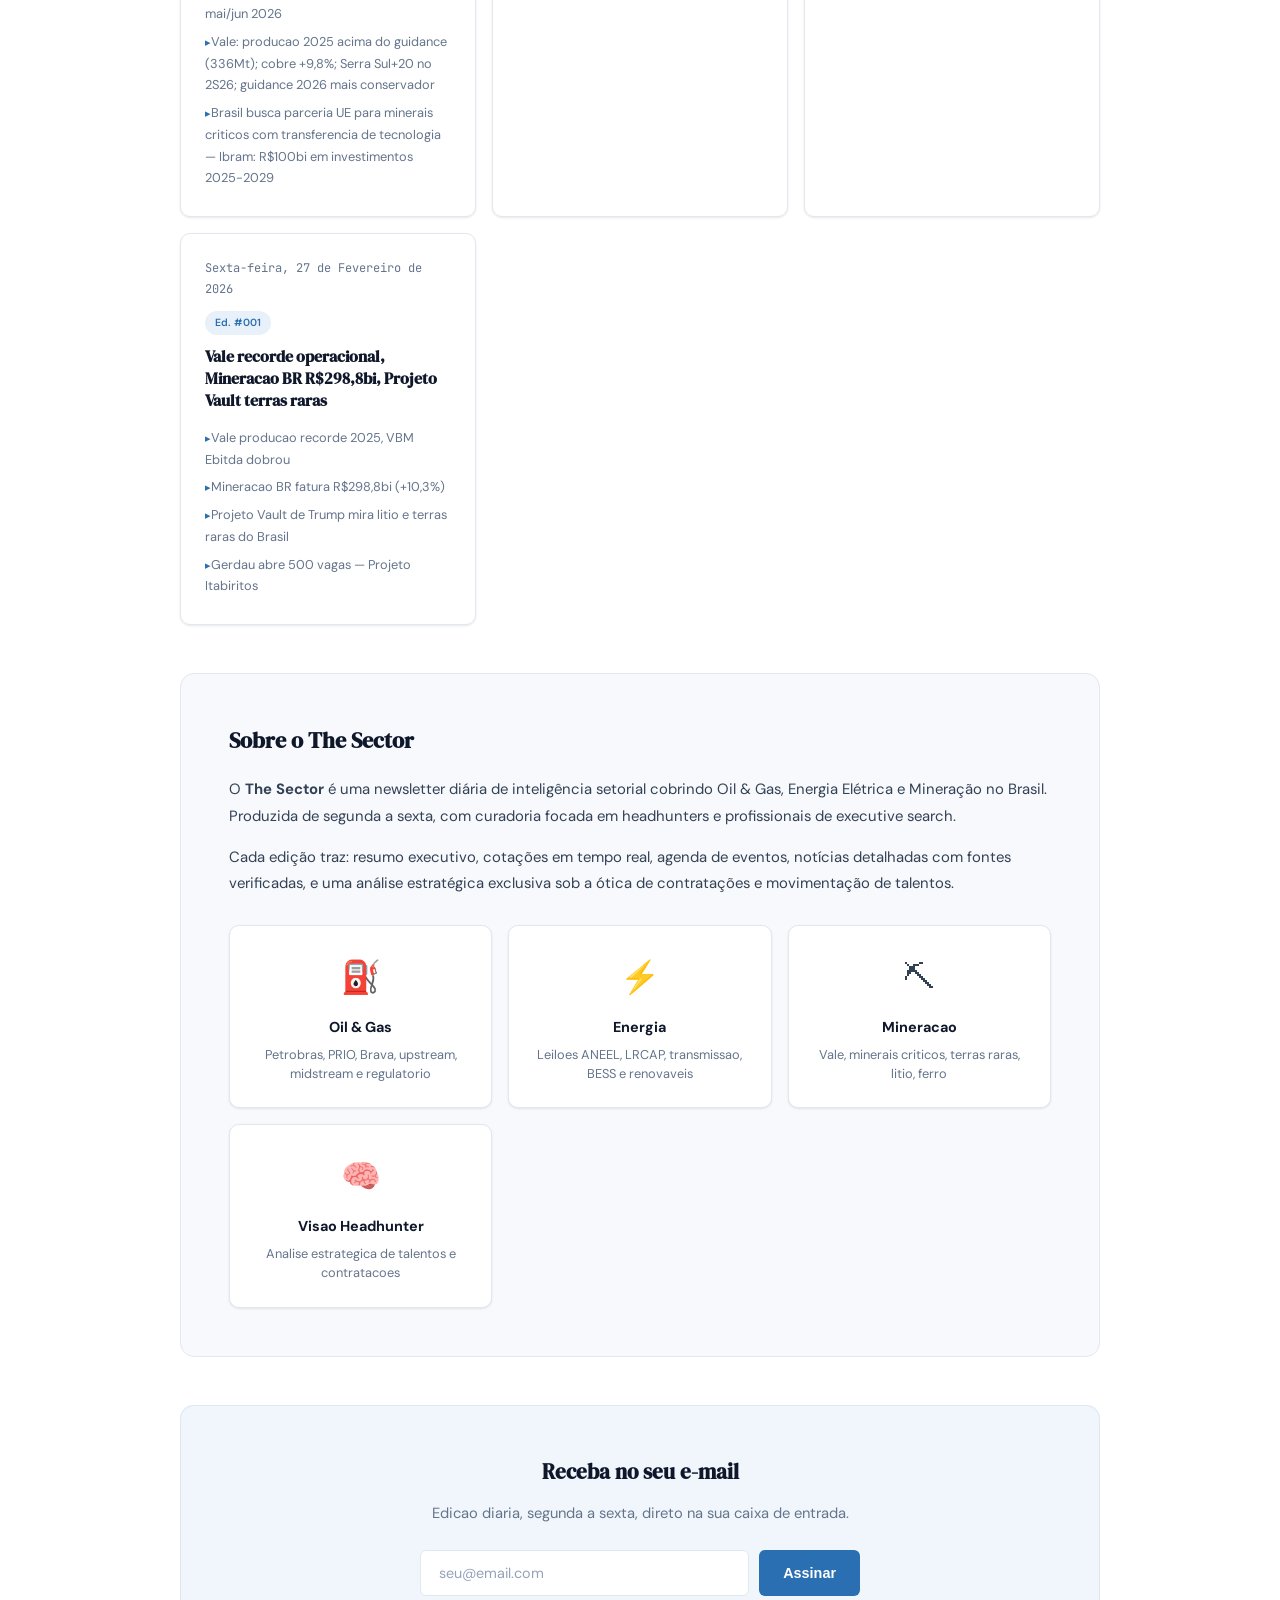
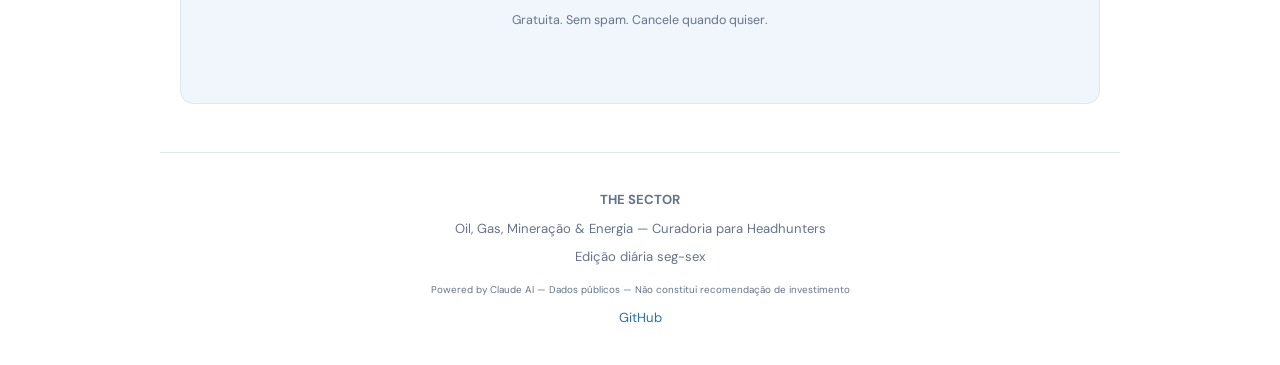
==== commit 88b3b68a: "Inline subscribe form — no redirect to Google Forms Submit email directly from portal via hidden ifr" ====
--- a/index.html
+++ b/index.html
@@ -128,12 +128,34 @@
   <div class="subscribe-card">
     <h2>Receba no seu e-mail</h2>
     <p>Edicao diaria, segunda a sexta, direto na sua caixa de entrada.</p>
-    <div style="margin-top:24px;">
-      <a href="https://docs.google.com/forms/d/e/1FAIpQLSeUaLGdgZc-oFP6d4fuT61I4hr-hy4Jbo8SQ2uoLYKiJfTTlg/viewform" id="subscribe-btn" class="btn-primary" target="_blank" style="font-size:1em; padding:14px 36px;">Assinar Newsletter &#8594;</a>
-    </div>
-    <p style="font-size:0.78em; color:var(--text-dim); margin-top:14px;">Gratuita. Sem spam. Cancele quando quiser.</p>
+    <form class="subscribe-form" id="subscribe-form"
+          action="https://docs.google.com/forms/d/e/1FAIpQLSeUaLGdgZc-oFP6d4fuT61I4hr-hy4Jbo8SQ2uoLYKiJfTTlg/formResponse"
+          target="subscribe-iframe" method="POST" onsubmit="handleSubscribe(event)">
+      <input type="email" name="entry.1602349099" id="subscribe-email" placeholder="seu@email.com" required>
+      <button type="submit" id="subscribe-btn">Assinar</button>
+    </form>
+    <p id="subscribe-msg" style="font-size:0.78em; color:var(--text-dim); margin-top:14px;">Gratuita. Sem spam. Cancele quando quiser.</p>
+    <iframe name="subscribe-iframe" style="display:none;"></iframe>
   </div>
 </section>
+<script>
+function handleSubscribe(e) {
+  var email = document.getElementById('subscribe-email');
+  var btn = document.getElementById('subscribe-btn');
+  var msg = document.getElementById('subscribe-msg');
+  if (!email.value) return;
+  btn.disabled = true;
+  btn.textContent = 'Enviando...';
+  setTimeout(function() {
+    email.style.display = 'none';
+    btn.style.display = 'none';
+    msg.style.color = 'var(--up)';
+    msg.style.fontSize = '0.95em';
+    msg.style.fontWeight = '600';
+    msg.textContent = 'Inscricao confirmada! Voce recebera o The Sector de seg a sex as 8h.';
+  }, 1500);
+}
+</script>
 
 <!-- FOOTER -->
 <footer class="portal-footer">
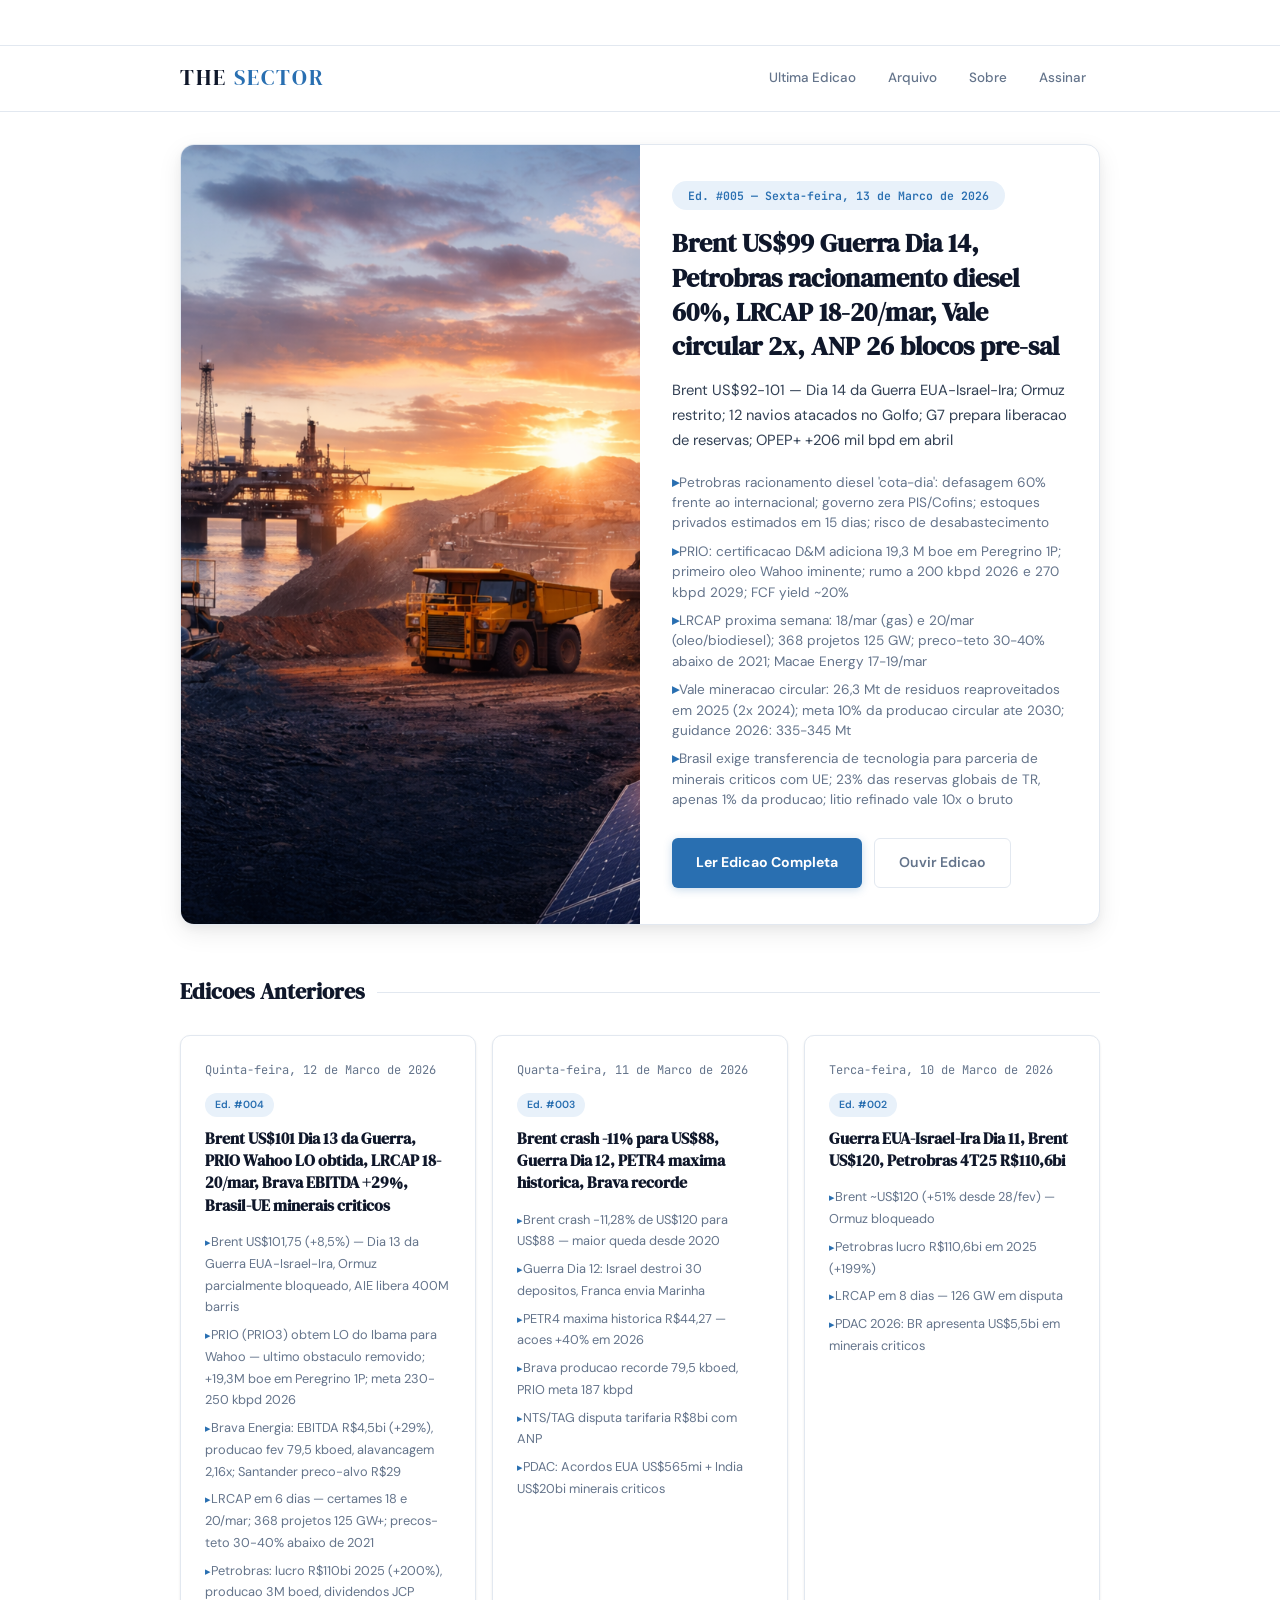
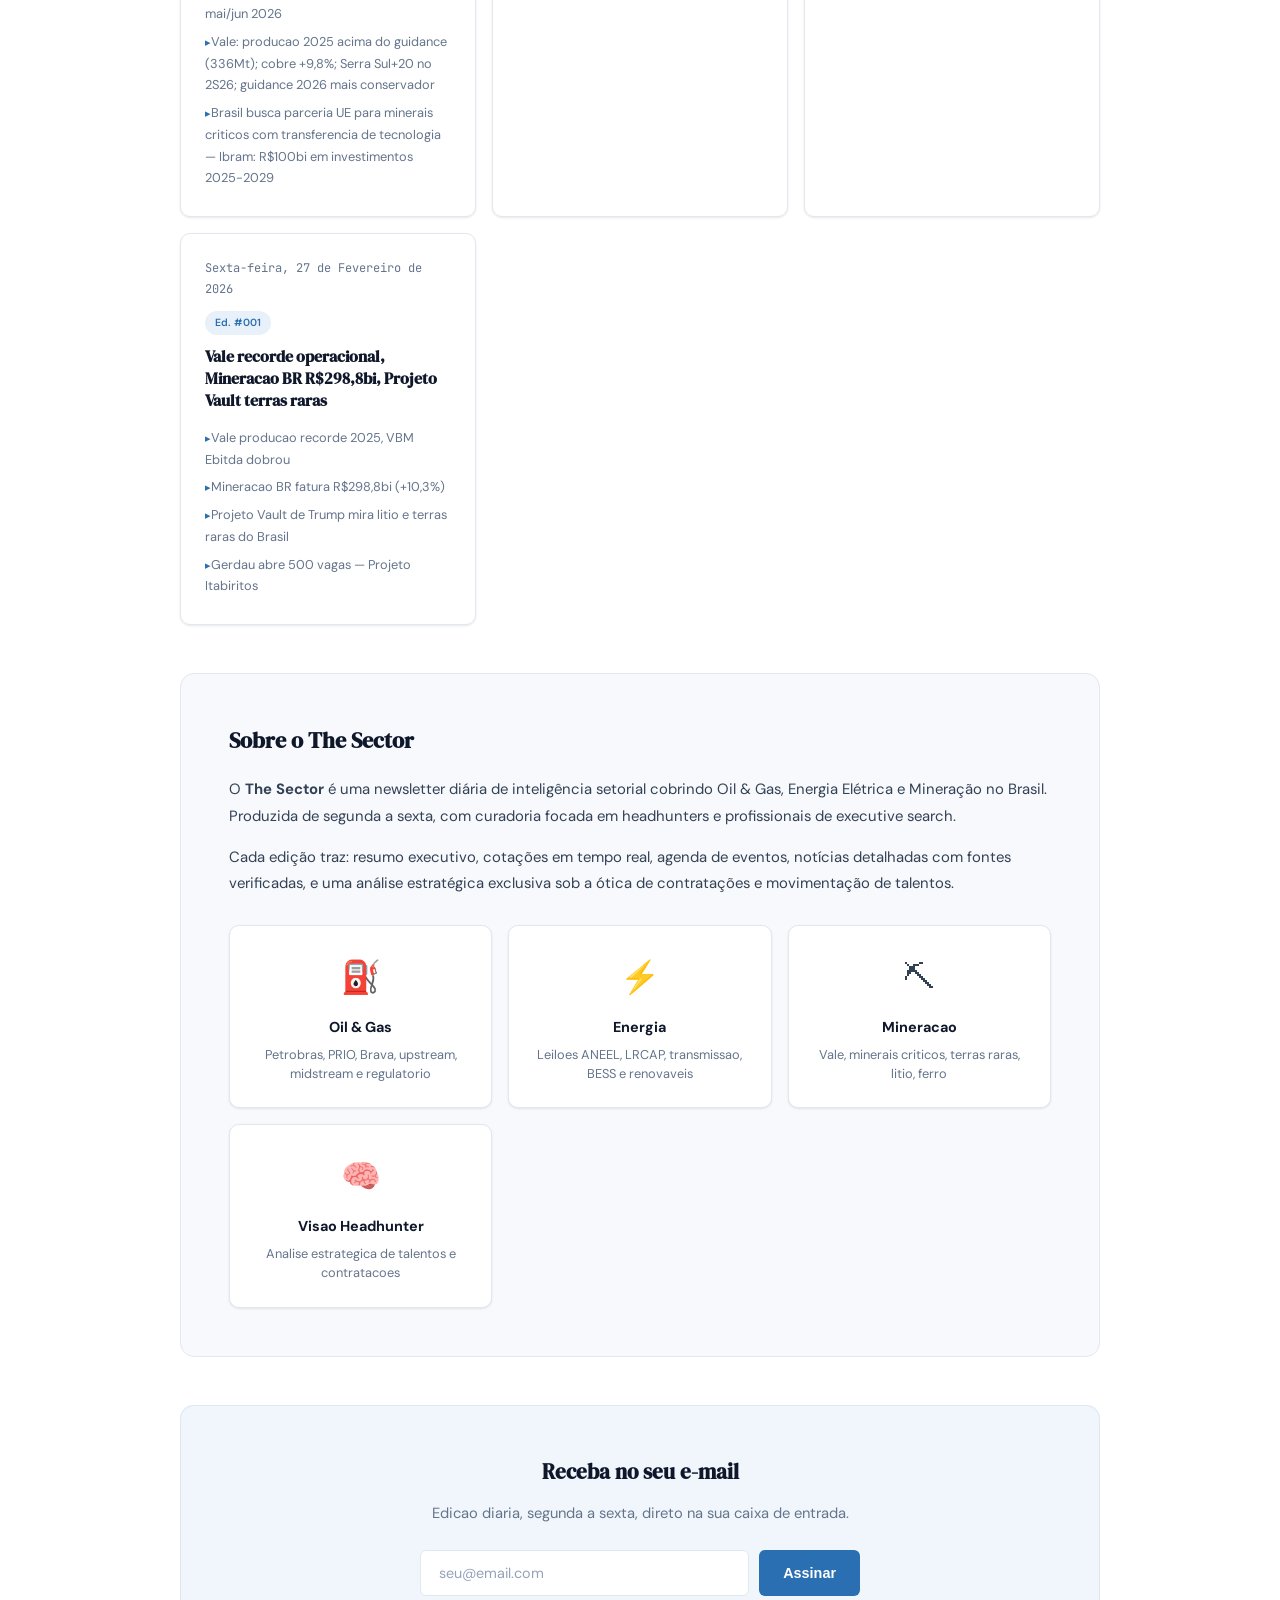
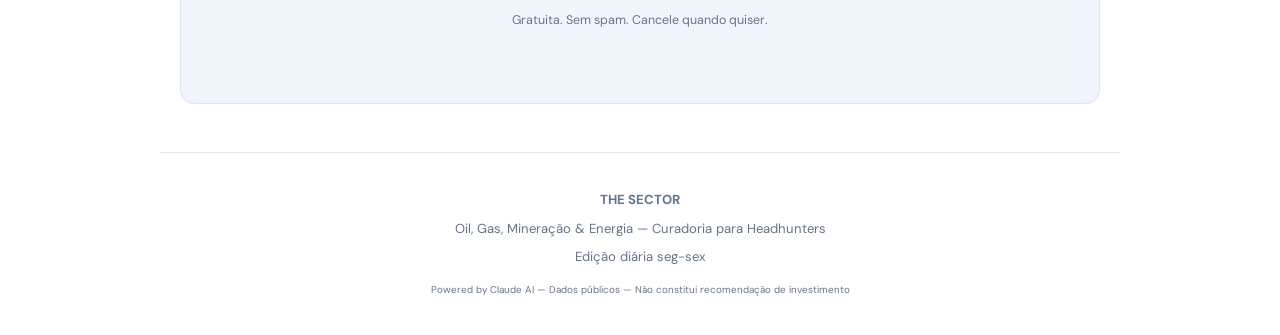
==== commit ad841191: "Remove GitHub link from portal footer Co-Authored-By: Claude Opus 4.6 <noreply@anthropic.com>" ====
--- a/index.html
+++ b/index.html
@@ -163,7 +163,6 @@
   <p style="margin-top:6px;">Oil, Gas, Mineração & Energia — Curadoria para Headhunters</p>
   <p style="margin-top:6px;">Edição diária seg-sex</p>
   <p style="margin-top:14px; font-size:0.75em;">Powered by Claude AI — Dados públicos — Não constitui recomendação de investimento</p>
-  <p style="margin-top:8px;"><a href="https://github.com/csfilho25/newsletter-og" target="_blank">GitHub</a></p>
 </footer>
 
 <script src="js/portal.js"></script>
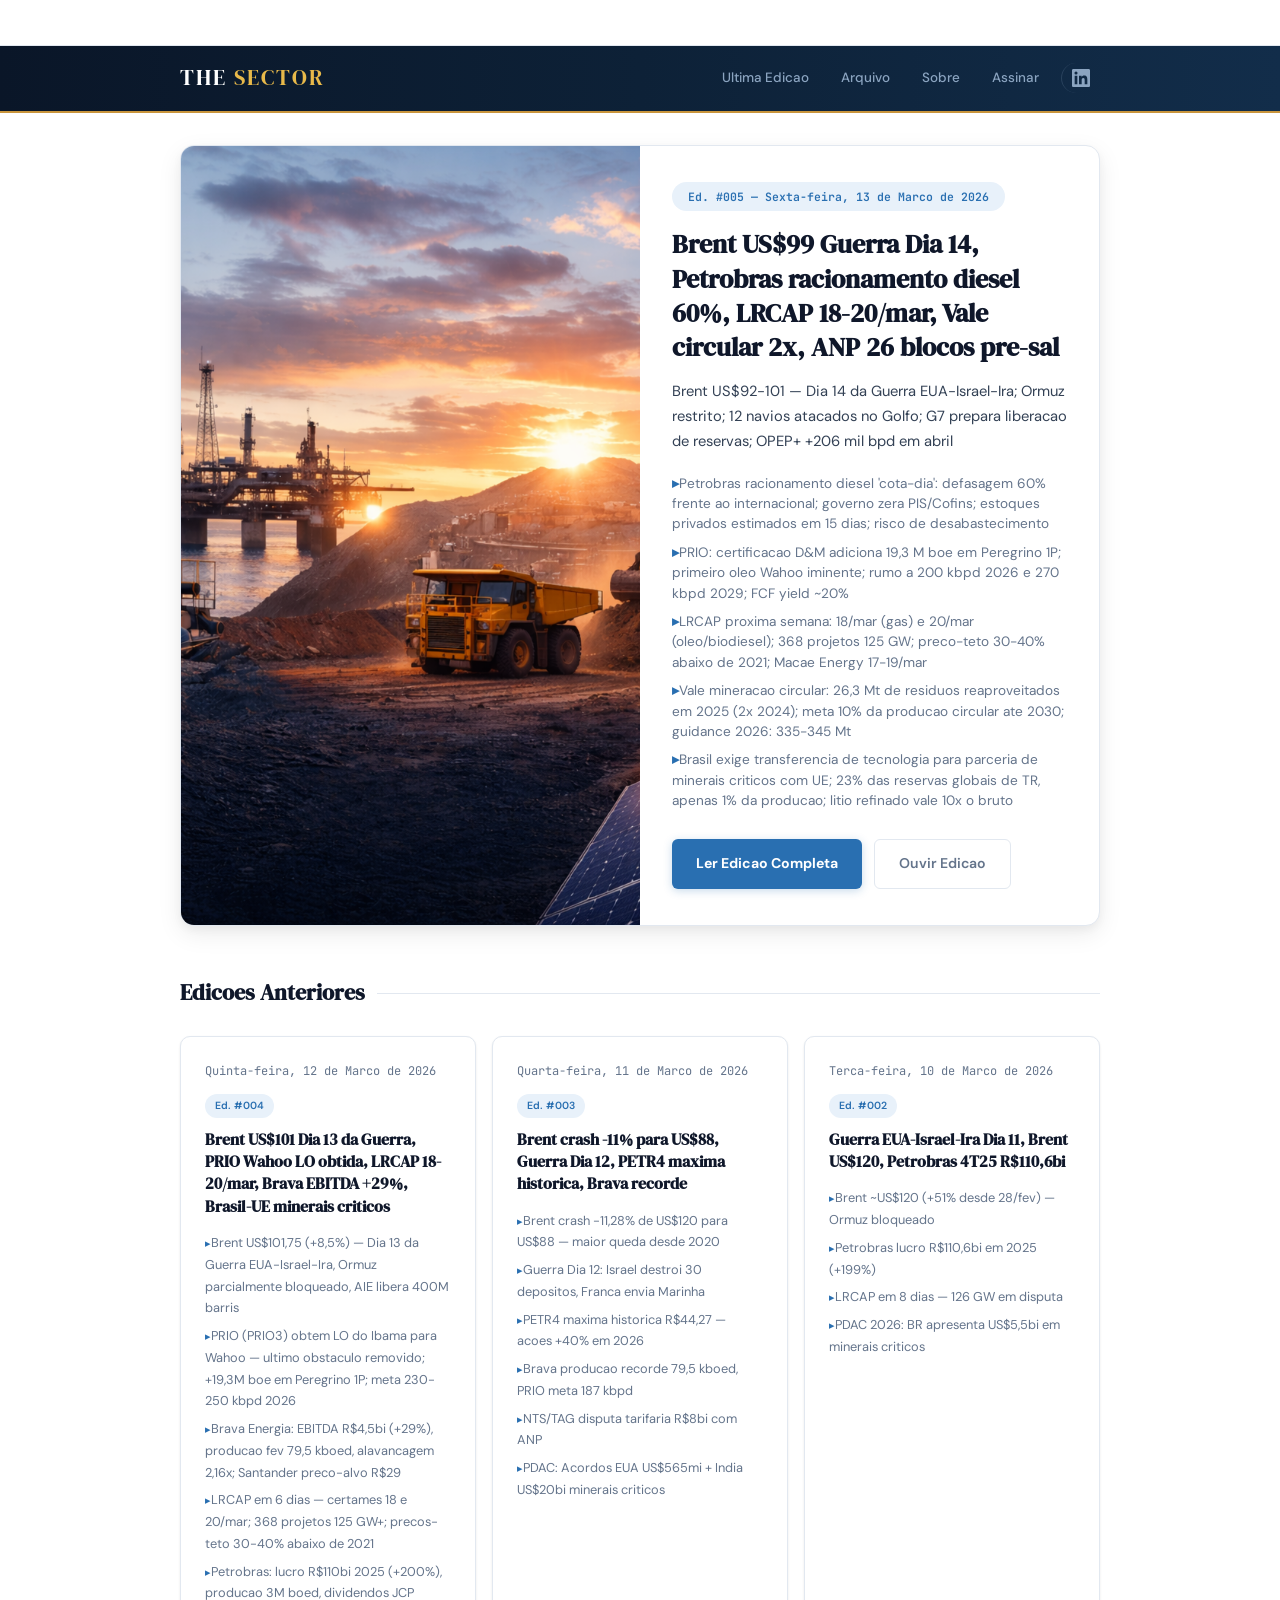
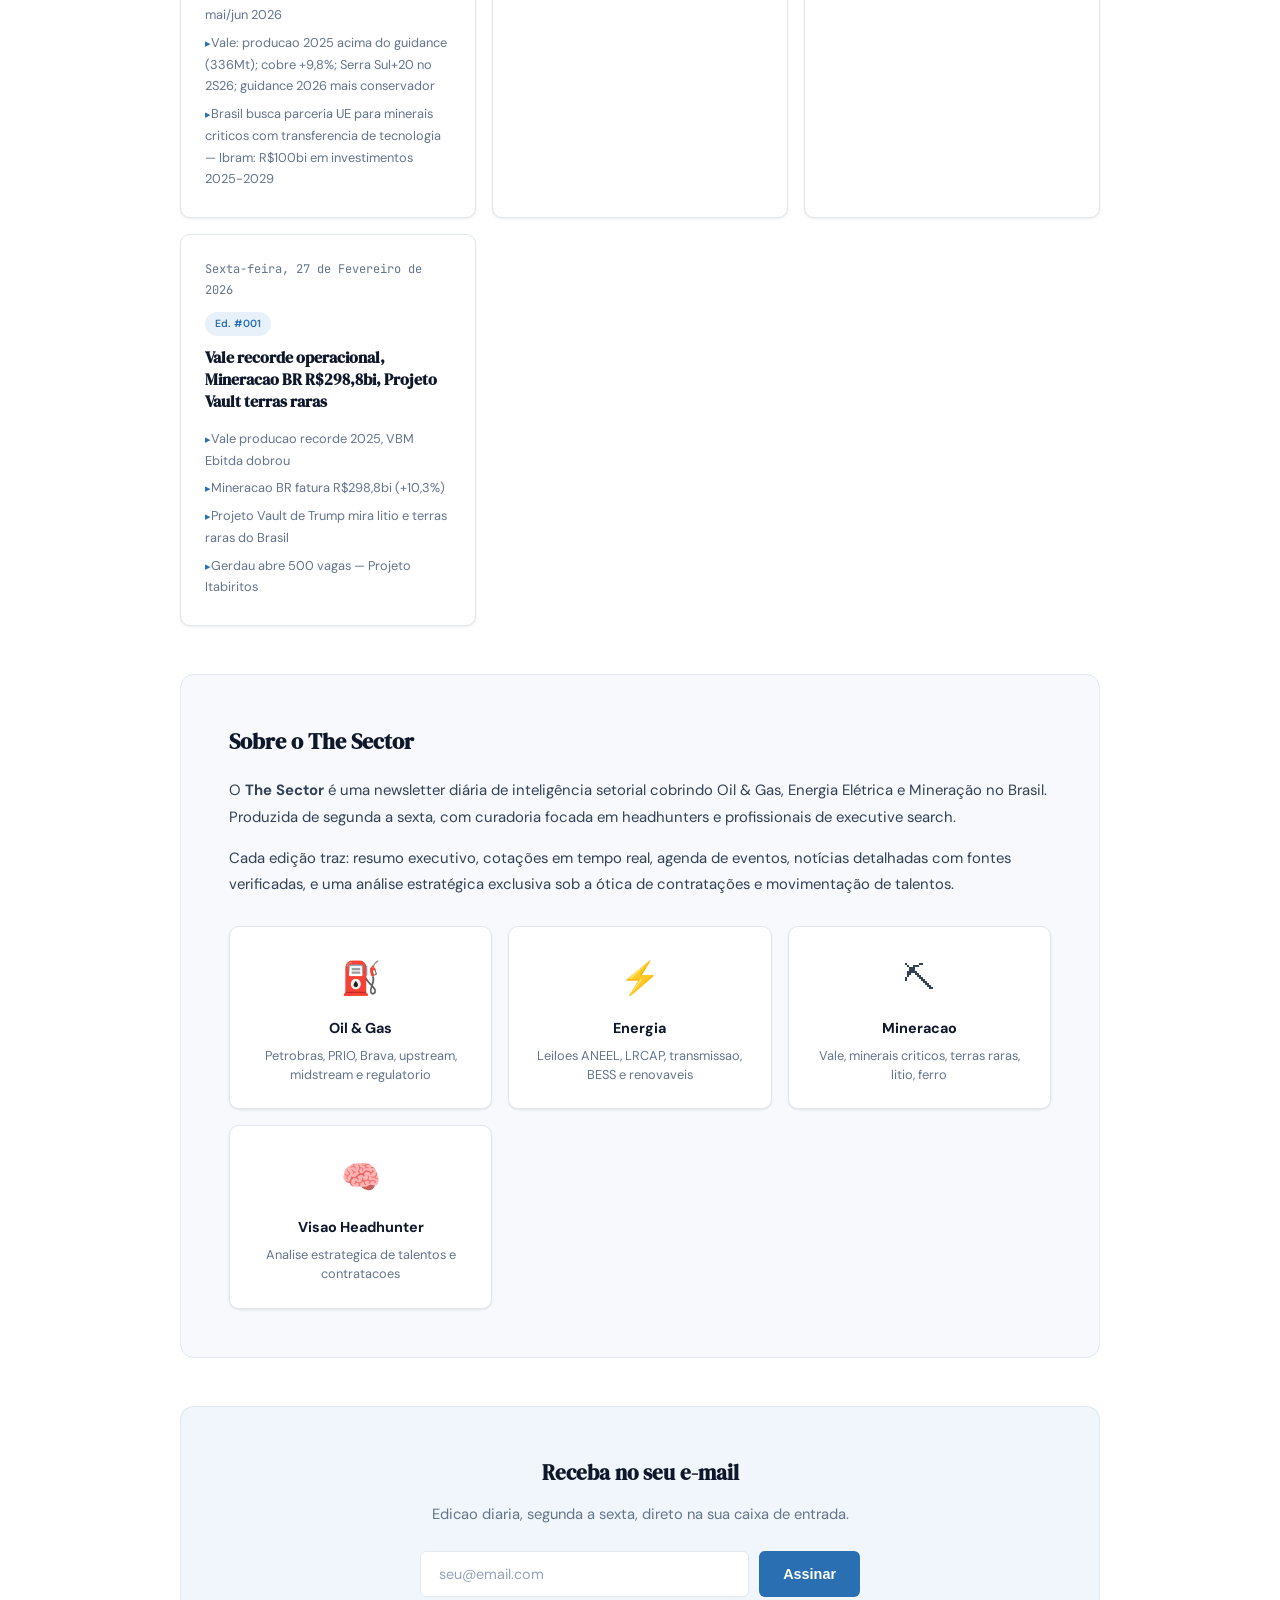
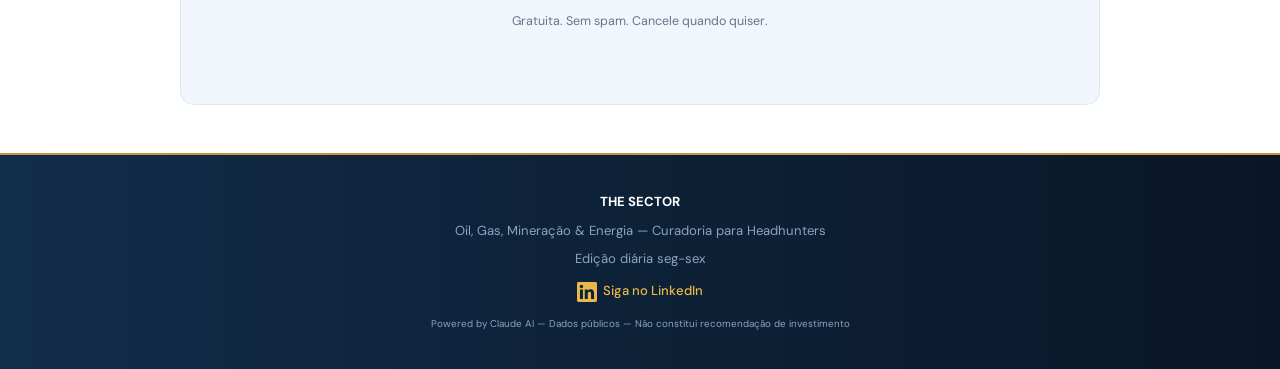
==== commit 1f88e959: "Add LinkedIn link to navbar and footer, add logo/banner assets - LinkedIn icon in navbar with gold h" ====
--- a/index.html
+++ b/index.html
@@ -8,7 +8,7 @@
 <meta property="og:title" content="The Sector — Oil, Gas, Mineração & Energia">
 <meta property="og:description" content="Newsletter diária de Oil, Gas, Energia e Mineração do Brasil">
 <meta property="og:type" content="website">
-<meta property="og:url" content="https://csfilho25.github.io/newsletter-og/">
+<meta property="og:url" content="https://thesector.com.br/">
 <meta name="twitter:card" content="summary_large_image">
 <link rel="stylesheet" href="css/theme.css">
 <link rel="stylesheet" href="css/portal.css">
@@ -59,6 +59,9 @@
       <a href="#arquivo">Arquivo</a>
       <a href="#sobre">Sobre</a>
       <a href="#assinar">Assinar</a>
+      <a href="https://www.linkedin.com/company/the-sector-news/" target="_blank" rel="noopener" class="nav-linkedin" title="LinkedIn">
+        <svg width="18" height="18" viewBox="0 0 24 24" fill="currentColor"><path d="M20.447 20.452h-3.554v-5.569c0-1.328-.027-3.037-1.852-3.037-1.853 0-2.136 1.445-2.136 2.939v5.667H9.351V9h3.414v1.561h.046c.477-.9 1.637-1.85 3.37-1.85 3.601 0 4.267 2.37 4.267 5.455v6.286zM5.337 7.433a2.062 2.062 0 01-2.063-2.065 2.064 2.064 0 112.063 2.065zm1.782 13.019H3.555V9h3.564v11.452zM22.225 0H1.771C.792 0 0 .774 0 1.729v20.542C0 23.227.792 24 1.771 24h20.451C23.2 24 24 23.227 24 22.271V1.729C24 .774 23.2 0 22.222 0h.003z"/></svg>
+      </a>
     </div>
   </div>
 </nav>
@@ -162,6 +165,8 @@
   <p><strong>THE SECTOR</strong></p>
   <p style="margin-top:6px;">Oil, Gas, Mineração & Energia — Curadoria para Headhunters</p>
   <p style="margin-top:6px;">Edição diária seg-sex</p>
+  <p style="margin-top:10px;"><a href="https://www.linkedin.com/company/the-sector-news/" target="_blank" rel="noopener" class="footer-linkedin" title="Siga no LinkedIn">
+    <svg width="20" height="20" viewBox="0 0 24 24" fill="currentColor" style="vertical-align:middle;margin-right:6px;"><path d="M20.447 20.452h-3.554v-5.569c0-1.328-.027-3.037-1.852-3.037-1.853 0-2.136 1.445-2.136 2.939v5.667H9.351V9h3.414v1.561h.046c.477-.9 1.637-1.85 3.37-1.85 3.601 0 4.267 2.37 4.267 5.455v6.286zM5.337 7.433a2.062 2.062 0 01-2.063-2.065 2.064 2.064 0 112.063 2.065zm1.782 13.019H3.555V9h3.564v11.452zM22.225 0H1.771C.792 0 0 .774 0 1.729v20.542C0 23.227.792 24 1.771 24h20.451C23.2 24 24 23.227 24 22.271V1.729C24 .774 23.2 0 22.222 0h.003z"/></svg>Siga no LinkedIn</a></p>
   <p style="margin-top:14px; font-size:0.75em;">Powered by Claude AI — Dados públicos — Não constitui recomendação de investimento</p>
 </footer>
 
--- a/css/theme.css
+++ b/css/theme.css
@@ -30,6 +30,11 @@
   --text-dim: #64748b;
   --text-bright: #0f172a;
   --text-muted: #94a3b8;
+
+  /* Gold accent (logo identity) */
+  --gold: #e8b94a;
+  --gold-dark: #c9953c;
+  --nav-bg: #0a1628;
 
   /* Sector accents */
   --oil: #296FB1;
--- a/css/portal.css
+++ b/css/portal.css
@@ -25,15 +25,15 @@
   100% { transform: translateX(-60%); }
 }
 
-/* Navigation */
+/* Navigation — Dark blue + gold identity */
 .portal-nav {
   position: sticky;
   top: 0;
   z-index: 100;
-  background: rgba(255,255,255,0.95);
+  background: linear-gradient(90deg, #0a1628 0%, #0d2137 50%, #122d4a 100%);
   backdrop-filter: blur(12px);
   -webkit-backdrop-filter: blur(12px);
-  border-bottom: 1px solid var(--border);
+  border-bottom: 2px solid var(--gold-dark);
   padding: 14px 0;
 }
 .portal-nav-inner {
@@ -48,13 +48,13 @@
 .portal-logo {
   font-family: 'DM Serif Display', serif;
   font-size: 1.35em;
-  color: var(--text-bright);
+  color: #ffffff;
   text-decoration: none;
   white-space: nowrap;
   letter-spacing: 2px;
   text-transform: uppercase;
 }
-.portal-logo span { color: var(--blue); }
+.portal-logo span { color: var(--gold); }
 .portal-logo:hover { text-decoration: none; }
 .portal-nav-links {
   display: flex;
@@ -63,7 +63,7 @@
   flex-wrap: wrap;
 }
 .portal-nav-links a {
-  color: var(--text-dim);
+  color: #8ba4c0;
   font-size: 0.84em;
   font-weight: 500;
   text-decoration: none;
@@ -72,10 +72,29 @@
   transition: all 0.2s;
 }
 .portal-nav-links a:hover {
-  color: var(--blue);
-  background: var(--blue-pale);
-  text-decoration: none;
-}
+  color: var(--gold);
+  background: rgba(232, 185, 74, 0.1);
+  text-decoration: none;
+}
+.portal-nav-links a.nav-linkedin {
+  display: inline-flex;
+  align-items: center;
+  padding: 6px 10px;
+  margin-left: 4px;
+  border-left: 1px solid rgba(139, 164, 192, 0.2);
+}
+.portal-nav-links a.nav-linkedin svg { fill: #8ba4c0; transition: fill 0.2s; }
+.portal-nav-links a.nav-linkedin:hover svg { fill: var(--gold); }
+.portal-nav-links a.nav-linkedin:hover { background: transparent; }
+.footer-linkedin {
+  color: var(--gold);
+  text-decoration: none;
+  font-weight: 500;
+  transition: all 0.2s;
+}
+.footer-linkedin:hover { color: #ffffff; }
+.footer-linkedin svg { fill: var(--gold); transition: fill 0.2s; }
+.footer-linkedin:hover svg { fill: #ffffff; }
 
 /* Hero Featured — Big image + content side by side */
 .portal-hero {
@@ -380,17 +399,17 @@
 }
 .subscribe-form button:hover { background: var(--blue-dark); }
 
-/* Portal Footer */
+/* Portal Footer — Dark blue + gold identity */
 .portal-footer {
-  max-width: 960px;
-  margin: 0 auto;
+  background: linear-gradient(90deg, #122d4a 0%, #0d2137 50%, #0a1628 100%);
   padding: 36px 20px;
-  border-top: 1px solid var(--border);
+  border-top: 2px solid var(--gold-dark);
   text-align: center;
   font-size: 0.82em;
-  color: var(--text-dim);
-}
-.portal-footer a { color: var(--blue); }
+  color: #8ba4c0;
+}
+.portal-footer strong { color: #ffffff; }
+.portal-footer a { color: var(--gold); }
 
 /* Empty state */
 .archive-empty {
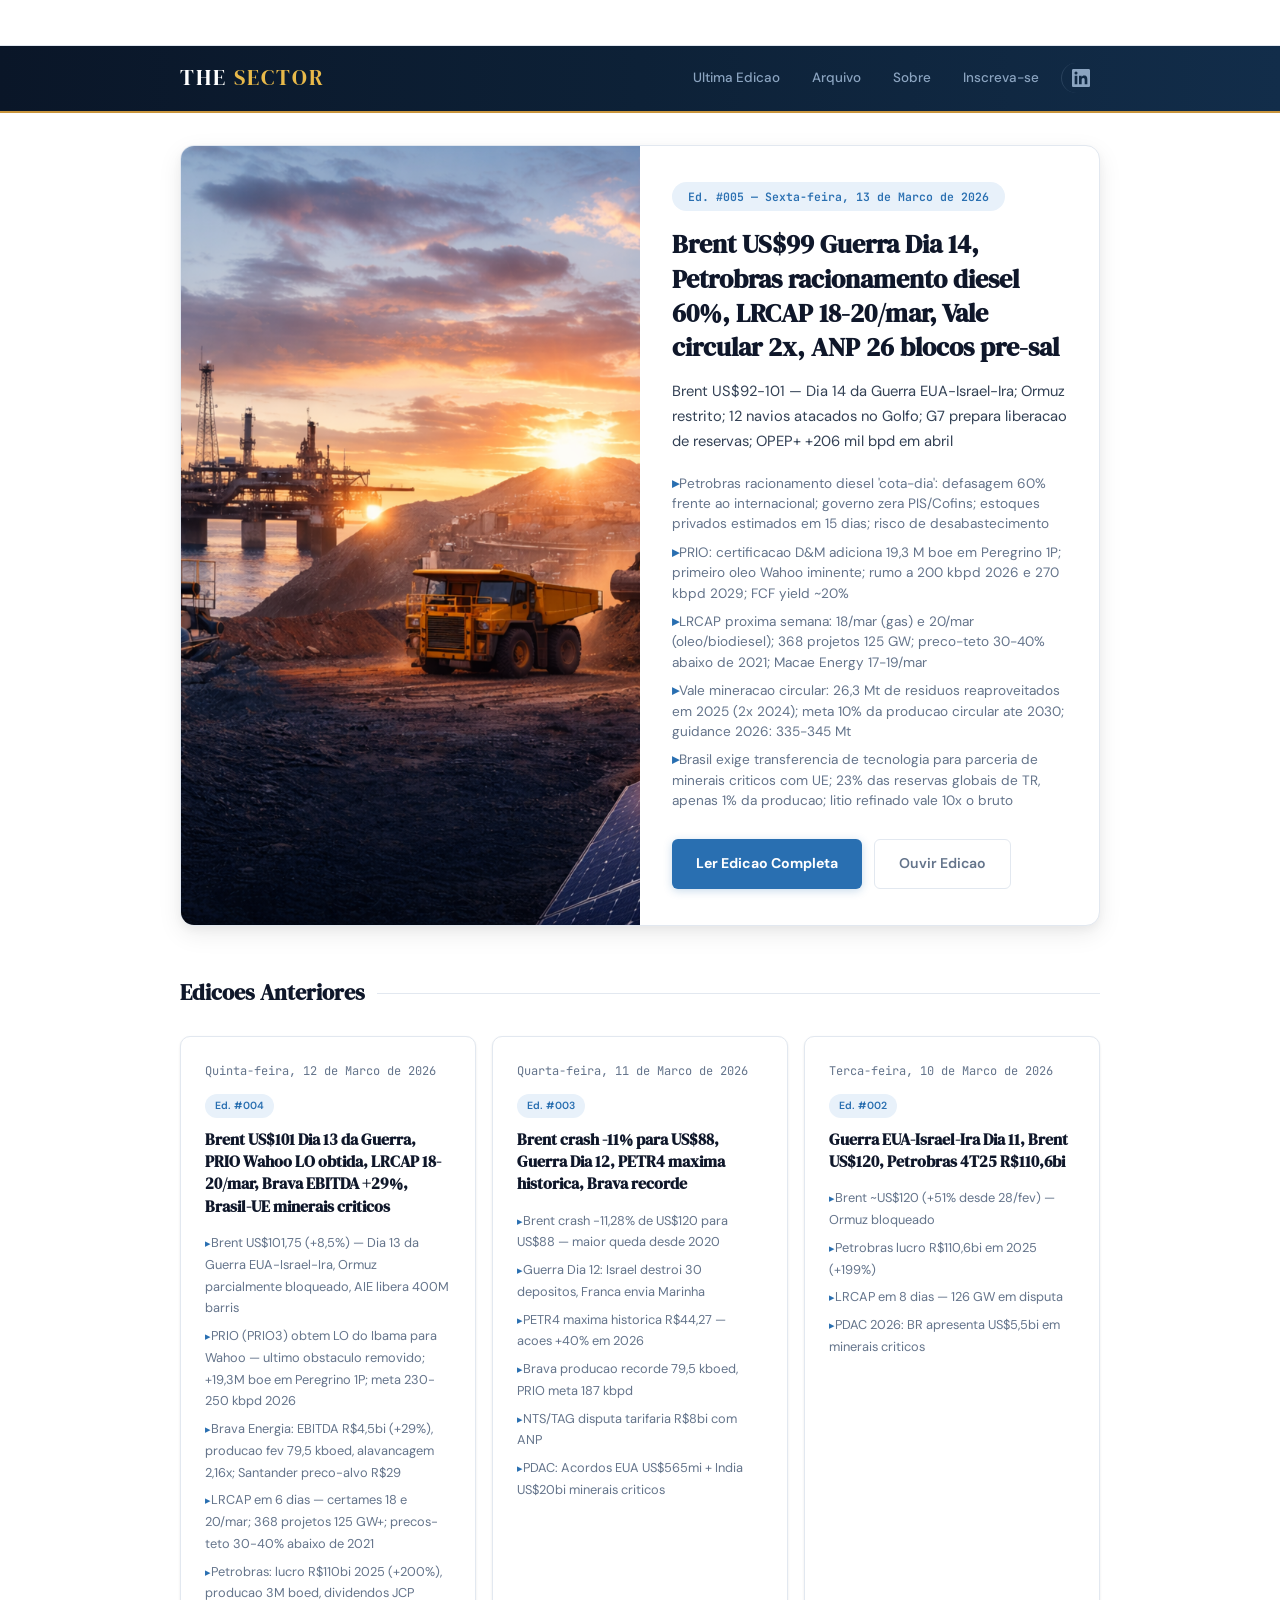
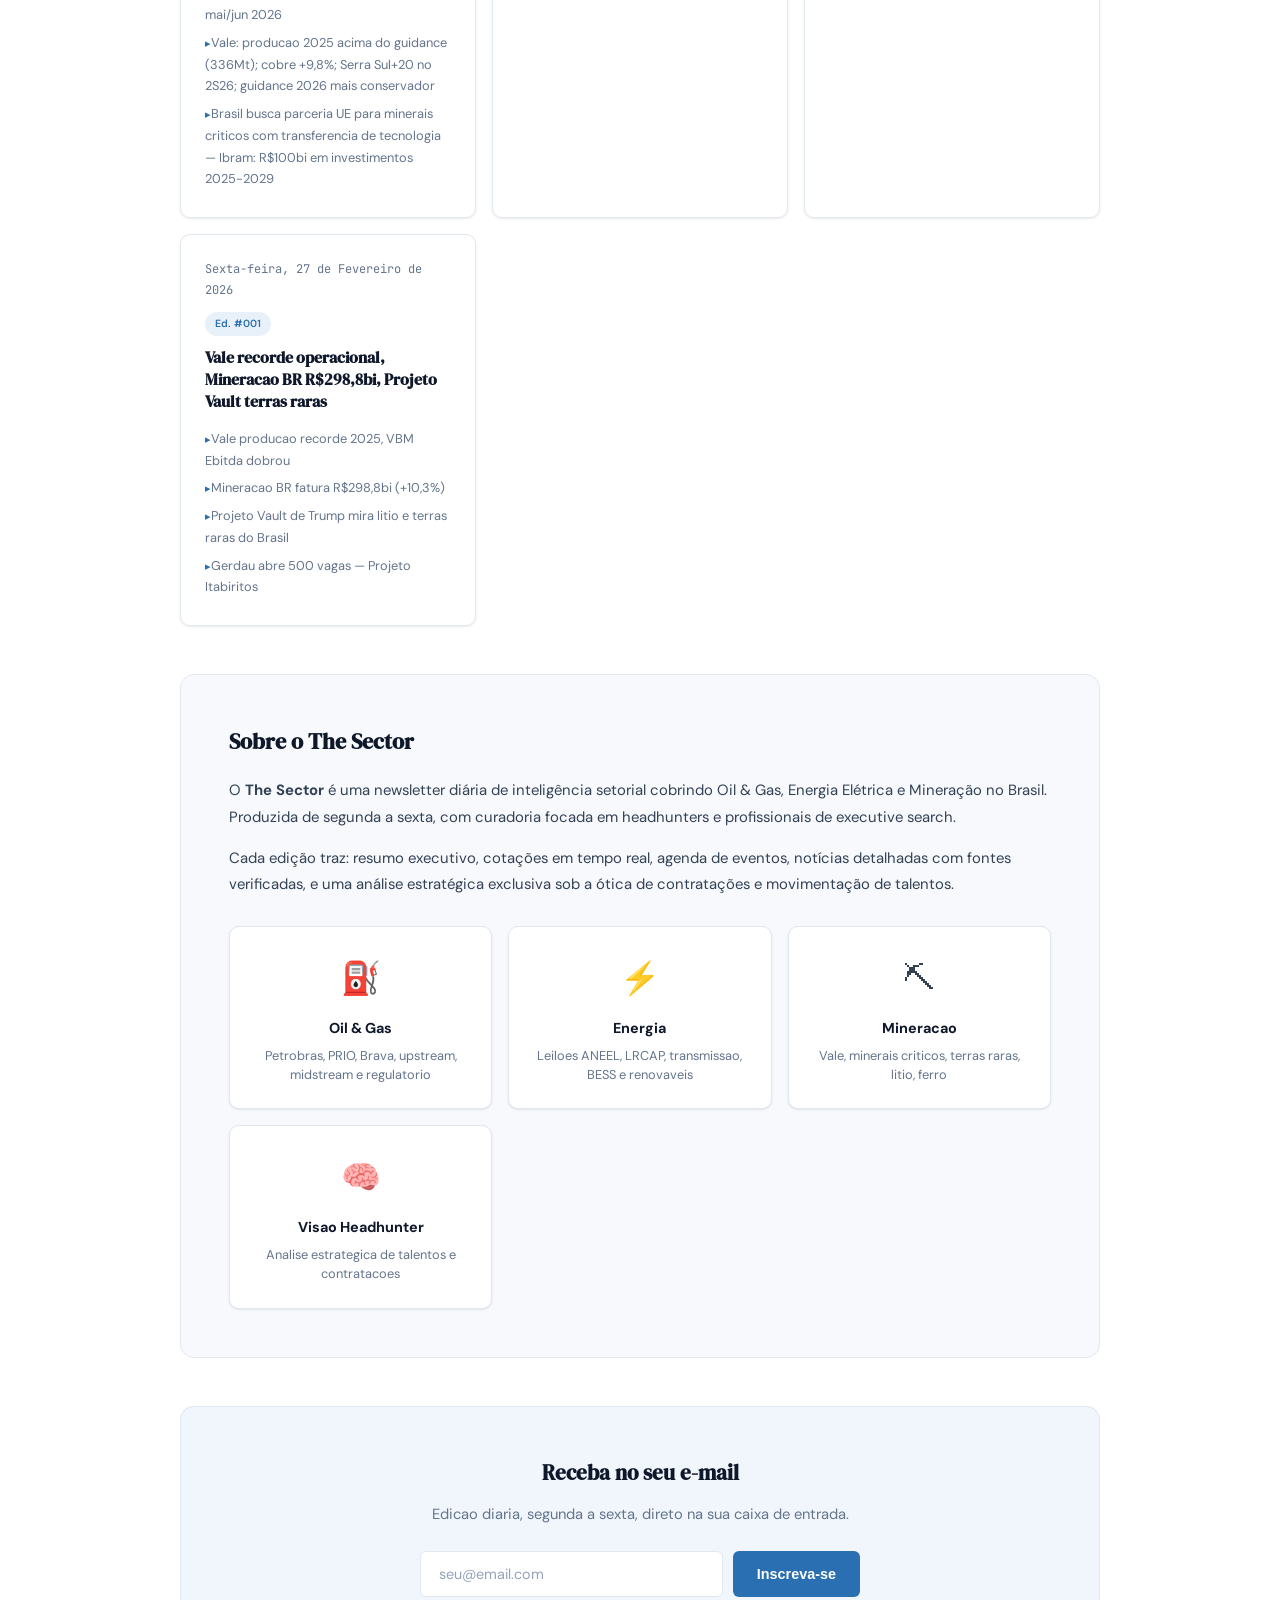
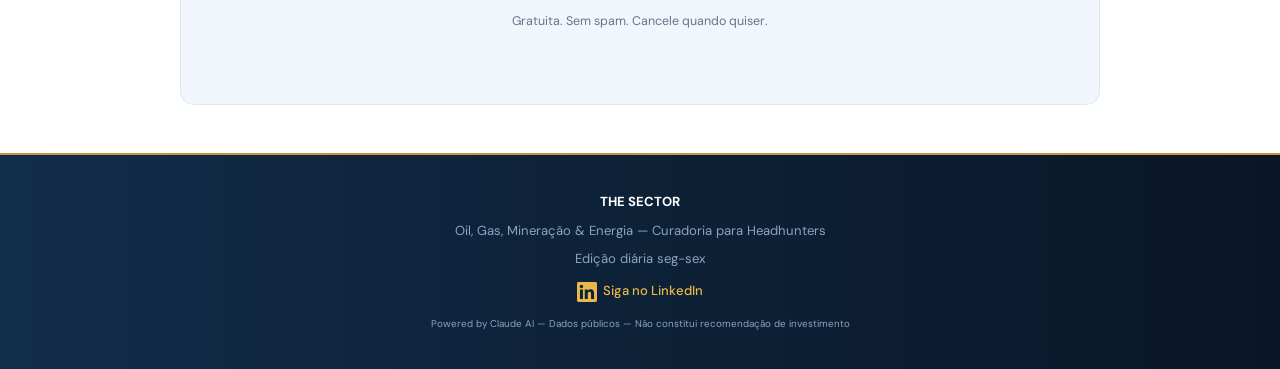
==== commit 5ab76bd1: "Troca 'Assinar' por 'Inscreva-se' + redesign email visual - index.html: nav link e botão agora dizem" ====
--- a/index.html
+++ b/index.html
@@ -58,7 +58,7 @@
       <a href="#ultima">Ultima Edicao</a>
       <a href="#arquivo">Arquivo</a>
       <a href="#sobre">Sobre</a>
-      <a href="#assinar">Assinar</a>
+      <a href="#assinar">Inscreva-se</a>
       <a href="https://www.linkedin.com/company/the-sector-news/" target="_blank" rel="noopener" class="nav-linkedin" title="LinkedIn">
         <svg width="18" height="18" viewBox="0 0 24 24" fill="currentColor"><path d="M20.447 20.452h-3.554v-5.569c0-1.328-.027-3.037-1.852-3.037-1.853 0-2.136 1.445-2.136 2.939v5.667H9.351V9h3.414v1.561h.046c.477-.9 1.637-1.85 3.37-1.85 3.601 0 4.267 2.37 4.267 5.455v6.286zM5.337 7.433a2.062 2.062 0 01-2.063-2.065 2.064 2.064 0 112.063 2.065zm1.782 13.019H3.555V9h3.564v11.452zM22.225 0H1.771C.792 0 0 .774 0 1.729v20.542C0 23.227.792 24 1.771 24h20.451C23.2 24 24 23.227 24 22.271V1.729C24 .774 23.2 0 22.222 0h.003z"/></svg>
       </a>
@@ -135,7 +135,7 @@
           action="https://docs.google.com/forms/d/e/1FAIpQLSeUaLGdgZc-oFP6d4fuT61I4hr-hy4Jbo8SQ2uoLYKiJfTTlg/formResponse"
           target="subscribe-iframe" method="POST" onsubmit="handleSubscribe(event)">
       <input type="email" name="entry.1602349099" id="subscribe-email" placeholder="seu@email.com" required>
-      <button type="submit" id="subscribe-btn">Assinar</button>
+      <button type="submit" id="subscribe-btn">Inscreva-se</button>
     </form>
     <p id="subscribe-msg" style="font-size:0.78em; color:var(--text-dim); margin-top:14px;">Gratuita. Sem spam. Cancele quando quiser.</p>
     <iframe name="subscribe-iframe" style="display:none;"></iframe>
